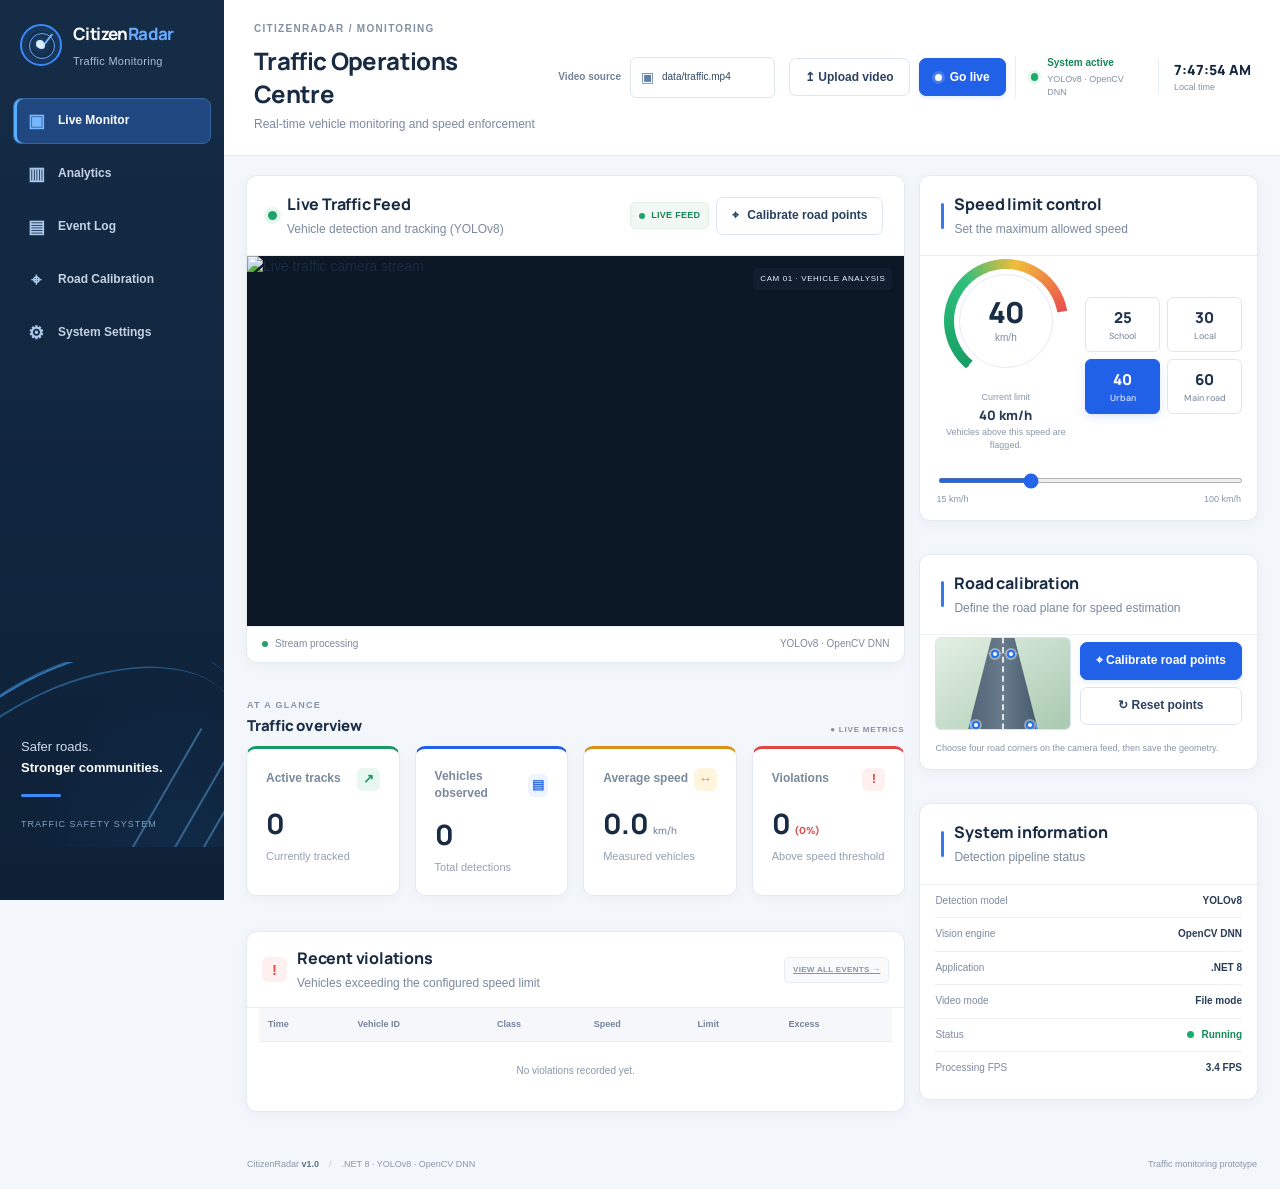
==== wwwroot/index.html @ 8d2440f8 "Add UI improvements and system modifications" ====
<!DOCTYPE html>
<html lang="en">
<head>
  <meta charset="UTF-8">
  <meta name="viewport" content="width=device-width, initial-scale=1.0">
  <title>CitizenRadar | Live Monitor</title>
  <link rel="stylesheet" href="app.css">
</head>
<body>
  <aside class="app-sidebar">
    <a class="brand" href="index.html">
      <span class="brand-mark"><span></span><i></i></span>
      <span class="brand-copy">
        <strong>Citizen<span>Radar</span></strong>
        <small>Traffic Monitoring</small>
      </span>
    </a>

    <nav class="side-nav">
      <a class="nav-item active" href="index.html">
        <span class="nav-icon">▣</span><span>Live Monitor</span>
      </a>
      <a class="nav-item" href="analytics.html">
        <span class="nav-icon">▥</span><span>Analytics</span>
      </a>
      <a class="nav-item" href="events.html">
        <span class="nav-icon">▤</span><span>Event Log</span>
      </a>
      <a class="nav-item" href="calibration.html">
        <span class="nav-icon">⌖</span><span>Road Calibration</span>
      </a>
      <a class="nav-item" href="settings.html">
        <span class="nav-icon">⚙</span><span>System Settings</span>
      </a>
    </nav>

    <div class="sidebar-bottom">
      <div class="road-art" aria-hidden="true">
        <span></span><span></span><span></span>
      </div>
      <p>Safer roads.<br><strong>Stronger communities.</strong></p>
      <span class="sidebar-rule"></span>
      <small>TRAFFIC SAFETY SYSTEM</small>
    </div>
  </aside>

  <div class="app-shell">
    <header class="topbar">
      <div class="page-heading">
        <p class="eyebrow">CITIZENRADAR / MONITORING</p>
        <h1>Traffic Operations Centre</h1>
        <p>Real-time vehicle monitoring and speed enforcement</p>
      </div>

      <div class="topbar-actions">
        <div class="source-control">
          <label>Video source</label>
          <div class="source-mode-indicator" id="source-mode">
            <span class="source-icon" id="source-icon">▣</span>
            <span class="source-label" id="source-label">data/traffic.mp4</span>
          </div>
        </div>

        <button id="btn-upload" class="btn btn-outline" type="button">
          ↥ Upload video
        </button>
        <input type="file" id="file-input"
               accept=".mp4,.avi,.mkv,.mov,.webm" hidden>

        <button id="btn-go-live" class="btn btn-primary" type="button">
          <span class="live-dot-btn"></span> Go live
        </button>

        <div class="system-state">
          <span class="state-dot"></span>
          <span>
            <strong id="status-label">System active</strong>
            <small>YOLOv8 · OpenCV DNN</small>
          </span>
        </div>

        <div class="clock-block">
          <strong id="live-clock">--:--:--</strong>
          <small>Local time</small>
        </div>
      </div>

      <div class="status-pill active" id="status-pill" aria-hidden="true">
        <span class="status-dot"></span>System active
      </div>
    </header>

    <div class="calib-warning-banner" id="calib-warning-banner"
         style="display:none;">
      <span class="calib-warning-icon">!</span>
      <span class="calib-warning-text">
        <strong>Video source changed.</strong>
        Road calibration may be inaccurate for this camera angle.
      </span>
      <button class="btn btn-ghost" id="calib-warning-dismiss"
              type="button">×</button>
    </div>

    <main class="dashboard-grid">
      <section class="main-column" id="monitor">
        <section class="card video-card">
          <div class="card-header video-header">
            <div class="card-title-group">
              <span class="feed-state-dot"></span>
              <div>
                <h2>Live Traffic Feed</h2>
                <p>Vehicle detection and tracking (YOLOv8)</p>
              </div>
            </div>

            <div class="controls-group">
              <span class="feed-chip">
                <span class="feed-chip-dot"></span>LIVE FEED
              </span>
              <button id="btn-toggle-calib" class="btn btn-secondary"
                      type="button">
                ⌖ <span id="btn-calib-text">Calibrate road points</span>
              </button>
              <button id="btn-reset-calib" class="btn btn-ghost"
                      type="button" style="display:none;">
                Reset points
              </button>
            </div>
          </div>

          <div class="video-container" id="video-wrapper">
            <img id="live-stream" src="/api/stream"
                 alt="Live traffic camera stream">
            <canvas id="calibration-canvas"></canvas>

            <div class="drop-overlay" id="drop-overlay">
              <div class="drop-overlay-content">
                <span class="drop-icon">↑</span>
                <span class="drop-text">Drop video file here</span>
                <small>MP4, AVI, MKV, MOV or WEBM</small>
              </div>
            </div>

            <div class="live-badge" id="live-badge" style="display:none;">
              <span class="live-rec-dot"></span> LIVE
            </div>

            <div id="calibration-banner"
                 class="calibration-overlay-banner" style="display:none;">
              <div class="step-guide">
                <span class="badge" id="calib-step-num">Step 1</span>
                <span id="calib-instruction">
                  Click Top-Left corner of the road
                </span>
              </div>
              <div class="points-progress">
                <span class="pt-indicator" id="pt-ind-1">P1</span>
                <span class="pt-indicator" id="pt-ind-2">P2</span>
                <span class="pt-indicator" id="pt-ind-3">P3</span>
                <span class="pt-indicator" id="pt-ind-4">P4</span>
              </div>
            </div>

            <div class="video-corner-label">
              CAM 01 · VEHICLE ANALYSIS
            </div>
          </div>

          <div class="video-caption">
            <span class="caption-dot"></span>
            <span>Stream processing</span>
            <span class="caption-spacer"></span>
            <span>YOLOv8 · OpenCV DNN</span>
          </div>

          <div id="calibration-controls" class="calibration-form"
               style="display:none;">
            <div class="form-intro">
              <strong>Road geometry</strong>
              <small>Enter real-world dimensions to calculate speed.</small>
            </div>
            <div class="form-group">
              <label for="input-road-width">Road width (m)</label>
              <input type="number" id="input-road-width"
                     value="10.0" step="0.5" min="2" max="50">
            </div>
            <div class="form-group">
              <label for="input-road-length">Road length (m)</label>
              <input type="number" id="input-road-length"
                     value="50.0" step="1" min="5" max="200">
            </div>
            <button id="btn-save-calib" class="btn btn-primary"
                    type="button" disabled>
              Save road geometry
            </button>
          </div>
        </section>

        <section class="metrics-section" id="overview">
          <div class="section-heading">
            <div>
              <p class="eyebrow">AT A GLANCE</p>
              <h2>Traffic overview</h2>
            </div>
            <span class="updated-label">● LIVE METRICS</span>
          </div>

          <div class="metrics-grid">
            <div class="metric-card metric-green">
              <div class="metric-top">
                <span class="metric-label">Active tracks</span>
                <span class="metric-symbol">↗</span>
              </div>
              <div class="metric-value" id="stat-active">0</div>
              <div class="metric-foot">Currently tracked</div>
            </div>

            <div class="metric-card metric-blue">
              <div class="metric-top">
                <span class="metric-label">Vehicles observed</span>
                <span class="metric-symbol">▤</span>
              </div>
              <div class="metric-value" id="stat-total">0</div>
              <div class="metric-foot">Total detections</div>
            </div>

            <div class="metric-card metric-amber">
              <div class="metric-top">
                <span class="metric-label">Average speed</span>
                <span class="metric-symbol">↔</span>
              </div>
              <div class="metric-value" id="stat-avg">
                0.0 <span class="unit">km/h</span>
              </div>
              <div class="metric-foot">Measured vehicles</div>
            </div>

            <div class="metric-card metric-red">
              <div class="metric-top">
                <span class="metric-label">Violations</span>
                <span class="metric-symbol">!</span>
              </div>
              <div class="metric-value" id="stat-violations">
                0 <span class="sub" id="stat-violation-pct">(0%)</span>
              </div>
              <div class="metric-foot">Above speed threshold</div>
            </div>
          </div>
        </section>

        <section class="card violations-card" id="violations">
          <div class="card-header">
            <div class="card-title-group">
              <span class="alert-mark">!</span>
              <div>
                <h2>Recent violations</h2>
                <p>Vehicles exceeding the configured speed limit</p>
              </div>
            </div>
            <a class="live-tag" href="events.html">VIEW ALL EVENTS →</a>
          </div>

          <div class="table-container">
            <table class="violations-table">
              <thead>
                <tr>
                  <th>Time</th><th>Vehicle ID</th><th>Class</th>
                  <th>Speed</th><th>Limit</th><th>Excess</th>
                </tr>
              </thead>
              <tbody id="violations-tbody">
                <tr class="empty-row">
                  <td colspan="6">No violations recorded yet.</td>
                </tr>
              </tbody>
            </table>
          </div>
        </section>
      </section>

      <aside class="sidebar-section">
        <section class="card speed-limit-card">
          <div class="card-header compact-header">
            <div class="card-title-group">
              <span class="section-mark blue-mark"></span>
              <div>
                <h2>Speed limit control</h2>
                <p>Set the maximum allowed speed</p>
              </div>
            </div>
          </div>

          <div class="speed-layout">
            <div class="speed-limit-summary">
              <div class="speed-gauge">
                <div class="gauge-inner">
                  <span class="speed-sign-inner" id="display-limit">40</span>
                  <span class="speed-sign-unit">km/h</span>
                </div>
              </div>
              <div class="limit-description">
                <span class="limit-label">Current limit</span>
                <strong><span id="limit-summary-value">40</span> km/h</strong>
                <span class="limit-help">Vehicles above this speed are flagged.</span>
              </div>
            </div>

            <div class="preset-buttons">
              <button class="preset-btn" data-speed="25" type="button">25 <span>School</span></button>
              <button class="preset-btn" data-speed="30" type="button">30 <span>Local</span></button>
              <button class="preset-btn active" data-speed="40" type="button">40 <span>Urban</span></button>
              <button class="preset-btn" data-speed="60" type="button">60 <span>Main road</span></button>
            </div>
          </div>

          <div class="slider-row">
            <input type="range" id="slider-speed-limit"
                   min="15" max="100" value="40" step="5">
            <div class="range-labels">
              <span>15 km/h</span><span>100 km/h</span>
            </div>
          </div>
        </section>

        <section class="card road-card">
          <div class="card-header compact-header">
            <div class="card-title-group">
              <span class="section-mark blue-mark"></span>
              <div>
                <h2>Road calibration</h2>
                <p>Define the road plane for speed estimation</p>
              </div>
            </div>
          </div>
          <div class="calibration-summary">
            <div class="calibration-preview" aria-hidden="true">
              <div class="preview-road">
                <span class="road-line"></span>
                <i class="point p1"></i><i class="point p2"></i>
                <i class="point p3"></i><i class="point p4"></i>
              </div>
            </div>
            <div class="calibration-actions">
              <a class="btn btn-primary btn-full" href="calibration.html">
                ⌖ Calibrate road points
              </a>
              <button class="btn btn-outline btn-full"
                      type="button" id="sidebar-reset-calib">
                ↻ Reset points
              </button>
            </div>
          </div>
          <p class="calibration-note">
            Choose four road corners on the camera feed, then save the geometry.
          </p>
        </section>

        <section class="card system-card">
          <div class="card-header compact-header">
            <div class="card-title-group">
              <span class="section-mark blue-mark"></span>
              <div>
                <h2>System information</h2>
                <p>Detection pipeline status</p>
              </div>
            </div>
          </div>
          <dl class="system-list">
            <div><dt>Detection model</dt><dd>YOLOv8</dd></div>
            <div><dt>Vision engine</dt><dd>OpenCV DNN</dd></div>
            <div><dt>Application</dt><dd>.NET 8</dd></div>
            <div><dt>Video mode</dt><dd id="footer-source">File mode</dd></div>
            <div><dt>Status</dt><dd class="running"><span></span> Running</dd></div>
            <div><dt>Processing FPS</dt><dd><span id="stat-fps">3.4</span> FPS</dd></div>
          </dl>
        </section>
      </aside>
    </main>

    <footer class="app-footer">
      <span>CitizenRadar <strong>v1.0</strong></span>
      <span class="footer-sep">/</span>
      <span>.NET 8 · YOLOv8 · OpenCV DNN</span>
      <span class="footer-spacer"></span>
      <span>Traffic monitoring prototype</span>
    </footer>

    <div class="toast-container" id="toast-container"></div>
  </div>

  <script src="app.js"></script>
  <script>
    document.getElementById('sidebar-reset-calib')?.addEventListener('click', () => {
      document.getElementById('btn-reset-calib')?.click();
    });
  </script>
</body>
</html>
---- wwwroot/app.css ----
@import url('https://fonts.googleapis.com/css2?family=DM+Sans:wght@400;500;600;700&family=Manrope:wght@400;500;600;700;800&display=swap');

:root {
  --navy: #142943;
  --navy-2: #0d2037;
  --blue: #2161e8;
  --blue-dark: #174bc0;
  --blue-soft: #eaf1ff;
  --ink: #17263c;
  --muted: #728198;
  --line: #e3e9f1;
  --canvas: #f3f6fa;
  --white: #fff;
  --green: #159b63;
  --green-soft: #e8f7ef;
  --amber: #d99013;
  --amber-soft: #fff5df;
  --red: #e34a4a;
  --red-soft: #fff0f0;
  --shadow: 0 2px 10px rgba(24,49,82,.045);
}

* { box-sizing: border-box; }
html { scroll-behavior: smooth; }

body {
  margin: 0;
  background: var(--canvas);
  color: var(--ink);
  font-family: 'DM Sans', Arial, sans-serif;
  font-size: 13px;
  line-height: 1.45;
}

button, input { font: inherit; }
button { cursor: pointer; }

/* SIDEBAR */
.app-sidebar {
  position: fixed;
  inset: 0 auto 0 0;
  width: 224px;
  background: linear-gradient(180deg,#142a45 0%,#10243c 68%,#0d2037 100%);
  color: #dbe7f7;
  display: flex;
  flex-direction: column;
  padding: 24px 14px 18px;
  z-index: 10;
  overflow: hidden;
}

.brand {
  display: flex;
  align-items: center;
  gap: 11px;
  padding: 0 8px 31px;
  text-decoration: none;
  color: #fff;
}

.brand-mark {
  width: 42px;
  height: 42px;
  display: grid;
  place-items: center;
  border-radius: 50%;
  border: 2px solid #3d8bfa;
  position: relative;
  box-shadow: inset 0 0 0 5px rgba(49,132,241,.12);
}

.brand-mark:before,
.brand-mark:after {
  content: "";
  position: absolute;
  border: 1px solid rgba(89,166,255,.7);
  border-radius: 50%;
  inset: 7px;
}

.brand-mark:after {
  inset: 14px;
  background: #4c9dff;
  border: 0;
  box-shadow: 0 0 14px #358aff;
}

.brand-mark span {
  position: absolute;
  width: 2px;
  height: 15px;
  background: #75b9ff;
  top: 5px;
  left: 20px;
  transform: rotate(38deg);
  transform-origin: bottom;
}

.brand-mark i {
  position: absolute;
  width: 7px;
  height: 7px;
  background: #d9edff;
  border-radius: 50%;
  z-index: 2;
}

.brand-copy {
  display: flex;
  flex-direction: column;
  line-height: 1.2;
}

.brand-copy strong {
  font: 800 17px Manrope, sans-serif;
  letter-spacing: -.6px;
}

.brand-copy strong span { color: #62a5ff; }

.brand-copy small {
  font-size: 10px;
  color: #9fb4cd;
  margin-top: 5px;
  letter-spacing: .3px;
}

.side-nav { display: grid; gap: 7px; }

.nav-item {
  display: flex;
  align-items: center;
  gap: 13px;
  min-height: 46px;
  padding: 0 13px;
  border-radius: 8px;
  color: #bdcce0;
  text-decoration: none;
  font-size: 12px;
  font-weight: 600;
  border: 1px solid transparent;
  transition: background .18s, color .18s;
}

.nav-item:hover {
  background: rgba(255,255,255,.07);
  color: #fff;
}

.nav-item.active {
  color: #fff;
  background: linear-gradient(100deg,#214d91,#1b3e75);
  border-color: rgba(91,156,255,.18);
  box-shadow: inset 3px 0 #5ab3ff;
}

.nav-icon {
  width: 19px;
  text-align: center;
  font-size: 19px;
  color: #9cb8dd;
}

.nav-item.active .nav-icon { color: #76b8ff; }

.sidebar-bottom {
  margin-top: auto;
  position: relative;
  min-height: 235px;
  padding: 100px 8px 0;
  isolation: isolate;
}

/* UPDATED ROAD ILLUSTRATION */
.road-art {
  position: absolute;
  inset: 0 -14px 45px;
  z-index: -1;
  overflow: hidden;
  opacity: 1;
  background: radial-gradient(
    ellipse at 80% 110%,
    rgba(22,65,111,.30),
    transparent 65%
  );
}

/* Main sweeping curved road line */
.road-art:before {
  content: "";
  position: absolute;
  width: 370px;
  height: 190px;
  left: -92px;
  bottom: 12px;
  border: 0;
  border-top: 2px solid #2869a5;
  border-radius: 50%;
  transform: rotate(-23deg);
  box-shadow:
    0 -10px 0 -9px rgba(43,105,158,.8),
    0 -23px 0 -22px rgba(43,105,158,.45);
}

/* Secondary curve */
.road-art:after {
  content: "";
  position: absolute;
  width: 350px;
  height: 170px;
  left: -65px;
  bottom: -5px;
  border-top: 1px solid rgba(47,113,169,.55);
  border-radius: 50%;
  transform: rotate(-24deg);
}

/* Diagonal road lane markings */
.road-art span {
  position: absolute;
  width: 2px;
  height: 165px;
  bottom: -38px;
  left: 66%;
  background: linear-gradient(
    to bottom,
    rgba(91,143,184,.65),
    rgba(40,91,139,.12)
  );
  transform: rotate(30deg);
  opacity: .9;
}

.road-art span:nth-child(2) {
  left: 83%;
  height: 190px;
  bottom: -52px;
}

.road-art span:nth-child(3) {
  left: 100%;
  height: 160px;
  bottom: -40px;
}

.sidebar-bottom p {
  font-size: 13px;
  line-height: 1.55;
  color: #c5d5e9;
  margin: 0 0 14px;
}

.sidebar-bottom p strong {
  color: #fff;
  font-weight: 700;
}

.sidebar-rule {
  display: block;
  width: 42px;
  height: 3px;
  background: #398aff;
  border-radius: 5px;
  margin-bottom: 12px;
}

.sidebar-bottom small {
  font-size: 8px;
  letter-spacing: 1.2px;
  color: #7895b8;
}

/* MAIN HEADER */
.app-shell {
  margin-left: 224px;
  min-width: 0;
}

.topbar {
  min-height: 102px;
  background: #fff;
  border-bottom: 1px solid var(--line);
  padding: 20px 25px;
  display: flex;
  align-items: center;
  justify-content: space-between;
  gap: 20px;
  position: relative;
}

.page-heading .eyebrow,
.eyebrow {
  margin: 0 0 5px;
  color: #8492a7;
  font-size: 9px;
  font-weight: 700;
  letter-spacing: 1.25px;
}

.page-heading h1 {
  font: 800 21px Manrope, sans-serif;
  letter-spacing: -.65px;
  margin: 0 0 4px;
  color: #14263e;
}

.page-heading > p:last-child {
  color: #7b899d;
  font-size: 11px;
  margin: 0;
}

.topbar-actions {
  display: flex;
  align-items: center;
  justify-content: flex-end;
  gap: 9px;
}

.source-control {
  display: flex;
  align-items: center;
  gap: 9px;
  padding-right: 5px;
}

.source-control label {
  font-size: 10px;
  color: #728198;
  font-weight: 700;
  white-space: nowrap;
}

.source-mode-indicator {
  display: flex;
  align-items: center;
  gap: 8px;
  border: 1px solid #dce4ee;
  border-radius: 6px;
  padding: 9px 10px;
  min-width: 145px;
  max-width: 190px;
  background: #fff;
}

.source-icon { color: #5e7ea7; }

.source-label {
  font-size: 10px;
  color: #334963;
  white-space: nowrap;
  overflow: hidden;
  text-overflow: ellipsis;
}

.btn {
  display: inline-flex;
  align-items: center;
  justify-content: center;
  gap: 7px;
  border-radius: 6px;
  padding: 9px 12px;
  border: 1px solid transparent;
  font-size: 11px;
  font-weight: 700;
  white-space: nowrap;
  transition: background .15s, border-color .15s, transform .15s;
}

.btn:active { transform: translateY(1px); }

.btn-primary {
  background: var(--blue);
  color: #fff;
  border-color: var(--blue);
  box-shadow: 0 2px 5px rgba(33,97,232,.13);
}

.btn-primary:hover { background: var(--blue-dark); }

.btn-outline,
.btn-secondary {
  background: #fff;
  border-color: #dce4ee;
  color: #29415e;
}

.btn-outline:hover,
.btn-secondary:hover {
  background: #f4f7fc;
  border-color: #b8c9e0;
}

.btn-ghost {
  background: #f8fafc;
  border-color: #e4eaf2;
  color: #56677f;
}

.btn-icon { font-size: 15px; line-height: 1; }

.live-dot-btn {
  width: 7px;
  height: 7px;
  border-radius: 50%;
  background: #fff;
  box-shadow: 0 0 0 3px rgba(255,255,255,.17);
}

.system-state {
  display: flex;
  align-items: center;
  gap: 9px;
  padding: 0 10px 0 15px;
  border-left: 1px solid #e7edf4;
  min-width: 130px;
}

.state-dot,
.updated-label span,
.running span {
  display: inline-block;
  width: 8px;
  height: 8px;
  border-radius: 50%;
  background: #19ad6c;
  box-shadow: 0 0 0 3px #e4f7ed;
}

.system-state span:last-child {
  display: flex;
  flex-direction: column;
}

.system-state strong { font-size: 10px; color: #178657; }
.system-state small { font-size: 9px; color: #8390a3; margin-top: 2px; }

.clock-block {
  border-left: 1px solid #e7edf4;
  padding-left: 15px;
  display: flex;
  flex-direction: column;
  min-width: 92px;
}

.clock-block strong {
  font: 800 14px Manrope, sans-serif;
  color: #152740;
  white-space: nowrap;
}

.clock-block small { font-size: 9px; color: #8290a4; margin-top: 2px; }
#status-pill { display: none; }

/* DASHBOARD LAYOUT */
.dashboard-grid {
  padding: 19px 22px 12px;
  display: grid;
  grid-template-columns: minmax(0,1.85fr) minmax(310px,.95fr);
  align-items: start;
  gap: 14px;
  max-width: 1800px;
  margin: 0 auto;
}

.main-column,
.sidebar-section {
  display: grid;
  gap: 13px;
  min-width: 0;
}

.card {
  background: #fff;
  border: 1px solid #e4eaf2;
  border-radius: 9px;
  box-shadow: var(--shadow);
  min-width: 0;
  overflow: hidden;
}

.card-header {
  display: flex;
  align-items: center;
  justify-content: space-between;
  gap: 12px;
  padding: 15px 16px;
  border-bottom: 1px solid #edf1f6;
}

.card-title-group {
  display: flex;
  align-items: center;
  gap: 10px;
  min-width: 0;
}

.card-title-group h2,
.section-heading h2 {
  margin: 0;
  color: #1c2e47;
  font: 800 13px Manrope, sans-serif;
  letter-spacing: -.2px;
}

.card-title-group p { margin: 3px 0 0; color: #7b899d; font-size: 10px; }
.muted { color: #9aa5b5; }
.feed-state-dot { width: 9px; height: 9px; border-radius: 50%; background: #20a36b; box-shadow: 0 0 0 4px #e6f7ef; flex: 0 0 auto; }

.controls-group { display: flex; align-items: center; gap: 7px; }

.feed-chip,
.live-tag {
  display: inline-flex;
  align-items: center;
  gap: 6px;
  background: #f1f8f4;
  color: #188557;
  border: 1px solid #e0f1e6;
  border-radius: 5px;
  padding: 6px 8px;
  font-size: 9px;
  font-weight: 800;
  letter-spacing: .3px;
  white-space: nowrap;
}

.feed-chip-dot,
.live-tag span { width: 6px; height: 6px; border-radius: 50%; background: #20a36b; }

/* VIDEO FEED */
.video-container {
  position: relative;
  width: 100%;
  aspect-ratio: 16 / 9;
  min-height: 230px;
  max-height: 600px;
  background: #0c1725;
  overflow: hidden;
}

#live-stream {
  display: block;
  width: 100%;
  height: 100%;
  object-fit: contain;
  background: #0c1725;
}

#calibration-canvas {
  position: absolute;
  inset: 0;
  width: 100%;
  height: 100%;
  z-index: 3;
  pointer-events: none;
}

.video-container.calibrating #calibration-canvas {
  pointer-events: auto;
  cursor: crosshair;
}

.drop-overlay {
  position: absolute;
  inset: 0;
  display: none;
  align-items: center;
  justify-content: center;
  background: rgba(17,39,67,.78);
  border: 2px dashed #74aaff;
  z-index: 5;
  color: white;
}

.drop-overlay.dragover,
.video-container.dragover .drop-overlay { display: flex; }

.drop-overlay-content {
  display: flex;
  align-items: center;
  flex-direction: column;
  gap: 8px;
  font-weight: 700;
}

.drop-icon {
  width: 42px;
  height: 42px;
  border: 1px solid rgba(255,255,255,.45);
  border-radius: 50%;
  display: grid;
  place-items: center;
  font-size: 26px;
}

.drop-text { font-size: 14px; }
.drop-overlay small { font-size: 10px; color: #c2d8f3; font-weight: 400; }

.live-badge {
  position: absolute;
  top: 12px;
  left: 12px;
  background: rgba(24,38,57,.88);
  color: #fff;
  border-radius: 4px;
  padding: 5px 8px;
  font-size: 9px;
  font-weight: 800;
  letter-spacing: .7px;
  z-index: 4;
}

.live-rec-dot {
  display: inline-block;
  width: 6px;
  height: 6px;
  border-radius: 50%;
  background: #ed5252;
  margin-right: 4px;
}

.video-corner-label {
  position: absolute;
  top: 12px;
  right: 12px;
  background: rgba(17,33,52,.78);
  color: #e9f1fc;
  padding: 5px 7px;
  border-radius: 4px;
  font-size: 8px;
  letter-spacing: .6px;
  z-index: 2;
  pointer-events: none;
}

.video-corner-label span { color: #78b2ff; }

.video-caption {
  display: flex;
  align-items: center;
  gap: 7px;
  padding: 10px 15px;
  border-top: 1px solid #edf1f6;
  color: #7c899b;
  font-size: 10px;
}

.caption-dot { width: 6px; height: 6px; border-radius: 50%; background: #20a36b; }
.caption-spacer, .footer-spacer { flex: 1; }

/* CALIBRATION */
.calibration-overlay-banner {
  position: absolute;
  left: 12px;
  right: 12px;
  bottom: 12px;
  z-index: 6;
  display: flex;
  align-items: center;
  justify-content: space-between;
  gap: 10px;
  background: rgba(13,30,51,.93);
  border: 1px solid rgba(128,177,239,.5);
  border-radius: 7px;
  padding: 10px 12px;
  color: #fff;
}

.step-guide { display: flex; align-items: center; gap: 10px; font-size: 11px; }
.badge { background: #2467e9; border-radius: 4px; padding: 4px 7px; font-size: 10px; font-weight: 800; }
.points-progress { display: flex; gap: 5px; }

.pt-indicator {
  border: 1px solid #58708d;
  color: #b8c8dc;
  border-radius: 4px;
  padding: 4px 7px;
  font-size: 9px;
}

.pt-indicator.active,
.pt-indicator.done { background: #eaf2ff; color: #1c5bd1; border-color: #eaf2ff; }

.calibration-form {
  display: flex;
  align-items: end;
  gap: 10px;
  padding: 13px 15px;
  border-top: 1px solid #edf1f6;
  flex-wrap: wrap;
}

.form-intro { display: flex; flex-direction: column; gap: 3px; margin-right: auto; }
.form-intro strong { font-size: 11px; }
.form-intro small { font-size: 9px; color: #7c899b; }
.form-group { display: flex; flex-direction: column; gap: 5px; min-width: 0; }
.form-group label { font-size: 10px; color: #6f7f94; font-weight: 600; }

.form-group input {
  width: 110px;
  max-width: 100%;
  border: 1px solid #dce4ee;
  border-radius: 5px;
  padding: 8px 9px;
  color: #1d3048;
  background: #fff;
  outline: none;
}

.form-group input:focus { border-color: #6c9bf7; box-shadow: 0 0 0 3px #eaf1ff; }
#btn-save-calib:disabled { opacity: .45; cursor: not-allowed; }

/* TRAFFIC METRICS */
.metrics-section { min-width: 0; }

.section-heading {
  display: flex;
  align-items: end;
  justify-content: space-between;
  margin: 3px 1px 10px;
}

.section-heading .eyebrow { margin-bottom: 3px; }
.section-heading h2 { font-size: 15px; }

.updated-label {
  display: flex;
  align-items: center;
  gap: 6px;
  color: #8290a3;
  font-size: 8px;
  font-weight: 800;
  letter-spacing: .8px;
}

.updated-label span { width: 6px; height: 6px; box-shadow: none; }

.metrics-grid {
  display: grid;
  grid-template-columns: repeat(4,minmax(0,1fr));
  gap: 9px;
}

.metric-card {
  border: 1px solid #e2e8f0;
  border-top: 3px solid #c9d5e5;
  background: #fff;
  border-radius: 8px;
  padding: 12px 12px 11px;
  min-width: 0;
}

.metric-green { border-top-color: #21a66d; }
.metric-blue { border-top-color: #3679ed; }
.metric-amber { border-top-color: #e3a329; }
.metric-red { border-top-color: #e84e4e; }

.metric-top { display: flex; align-items: center; justify-content: space-between; gap: 4px; }
.metric-label { color: #718096; font-size: 10px; font-weight: 600; }

.metric-symbol {
  width: 23px;
  height: 23px;
  border-radius: 6px;
  display: grid;
  place-items: center;
  background: #edf3ff;
  color: #2e6bdc;
  font-weight: 800;
  font-size: 13px;
}

.metric-green .metric-symbol { background: var(--green-soft); color: var(--green); }
.metric-amber .metric-symbol { background: var(--amber-soft); color: var(--amber); }
.metric-red .metric-symbol { background: var(--red-soft); color: var(--red); }

.metric-value {
  font: 800 24px Manrope, sans-serif;
  letter-spacing: -.8px;
  color: #192b43;
  margin: 8px 0 4px;
  white-space: nowrap;
  overflow: hidden;
  text-overflow: ellipsis;
}

.metric-value .unit { font: 500 10px 'DM Sans', sans-serif; letter-spacing: 0; color: #7b899d; }
.metric-value .sub { font: 700 10px 'DM Sans', sans-serif; letter-spacing: 0; color: #d94a4a; }
.metric-foot { font-size: 9px; color: #91a0b2; white-space: nowrap; }

/* VIOLATION LOG */
.violations-card .card-header { padding: 13px 15px; }

.alert-mark {
  width: 25px;
  height: 25px;
  display: grid;
  place-items: center;
  background: #fff0f0;
  color: #df4b4b;
  border-radius: 6px;
  font-weight: 900;
  font-size: 15px;
}

.live-tag { background: #f8fafc; border-color: #e7edf4; color: #8794a6; font-size: 8px; }
.live-tag span { background: #e44c4c; }

.table-container { overflow: auto; padding: 0 12px 10px; }

.violations-table {
  width: 100%;
  border-collapse: collapse;
  min-width: 500px;
  text-align: left;
}

.violations-table th {
  background: #f5f7fb;
  color: #74839a;
  font-size: 9px;
  font-weight: 700;
  padding: 10px 9px;
  border-bottom: 1px solid #e7edf4;
  white-space: nowrap;
}

.violations-table td {
  padding: 10px 9px;
  border-bottom: 1px solid #edf1f6;
  color: #344760;
  font-size: 10px;
  white-space: nowrap;
}

.violations-table tbody tr:last-child td { border-bottom: 0; }
.violations-table tbody tr:hover { background: #f9fbfe; }
.violations-table .empty-row td { text-align: center; color: #8997a9; padding: 22px; }

/* SPEED LIMIT CONTROL */
.speed-limit-card,
.road-card,
.system-card { padding-bottom: 14px; }

.compact-header { padding: 14px 15px 12px; border-bottom: 0; }
.section-mark { display: block; width: 3px; height: 26px; background: #a9c3eb; border-radius: 3px; flex: 0 0 auto; }
.blue-mark { background: #3479ef; }

.speed-layout {
  display: grid;
  grid-template-columns: minmax(100px,.9fr) minmax(115px,1fr);
  gap: 9px;
  padding: 3px 15px 8px;
  align-items: center;
}

.speed-limit-summary { display: flex; align-items: center; flex-direction: column; gap: 8px; }

.speed-gauge {
  width: 124px;
  height: 124px;
  max-width: 100%;
  border-radius: 50%;
  display: grid;
  place-items: center;
  background: conic-gradient(from 220deg,#169f66 0deg,#2fbf7b 95deg,#f2bd3b 150deg,#e94f4f 220deg,transparent 221deg);
  position: relative;
}

.speed-gauge:before { content: ""; position: absolute; inset: 10px; border-radius: 50%; background: #fff; }

.gauge-inner {
  position: relative;
  display: flex;
  flex-direction: column;
  align-items: center;
  justify-content: center;
  width: 94px;
  height: 94px;
  border: 1px solid #e5ebf2;
  border-radius: 50%;
  background: #fff;
}

.speed-sign-inner { font: 800 29px Manrope, sans-serif; letter-spacing: -1px; color: #1a2d45; line-height: 1.05; }
.speed-sign-unit { font-size: 10px; color: #7e8ca0; margin-top: 3px; }

.limit-description { text-align: center; display: flex; flex-direction: column; gap: 2px; }
.limit-label { font-size: 9px; color: #8a97a9; }
.limit-description strong { font: 800 13px Manrope, sans-serif; color: #263a54; }
.limit-help { font-size: 9px; color: #8b98a9; max-width: 155px; }

.preset-buttons { display: grid; grid-template-columns: repeat(2,minmax(0,1fr)); gap: 7px; }

.preset-btn {
  display: flex;
  align-items: center;
  justify-content: center;
  flex-direction: column;
  gap: 2px;
  min-height: 55px;
  border: 1px solid #dfe6ef;
  border-radius: 6px;
  background: #fff;
  color: #20344f;
  font: 800 15px Manrope, sans-serif;
}

.preset-btn span { font: 500 9px 'DM Sans', sans-serif; color: #8592a5; }
.preset-btn:hover { border-color: #9cbaf5; background: #f7faff; }

.preset-btn.active {
  background: #2161e8;
  border-color: #2161e8;
  color: #fff;
  box-shadow: 0 3px 8px rgba(33,97,232,.16);
}

.preset-btn.active span { color: #dce8ff; }

.slider-row { padding: 8px 16px 0; }
#slider-speed-limit { width: 100%; accent-color: #2465e8; height: 5px; cursor: pointer; }
.range-labels { display: flex; justify-content: space-between; color: #8795a8; font-size: 9px; margin-top: 4px; }

/* ROAD CALIBRATION CARD */
.calibration-summary {
  display: grid;
  grid-template-columns: 1fr 1fr;
  gap: 9px;
  padding: 2px 15px 12px;
}

.calibration-preview {
  height: 93px;
  border: 1px solid #dbe5ef;
  border-radius: 6px;
  overflow: hidden;
  background: linear-gradient(145deg,#e4f0e5,#a9c9b0);
  position: relative;
}

.preview-road {
  position: absolute;
  inset: -10px 22%;
  background: linear-gradient(90deg,#4e6274,#697b8b 49%,#43586c);
  clip-path: polygon(38% 0,62% 0,100% 100%,0 100%);
}

.preview-road:before {
  content: "";
  position: absolute;
  top: 0;
  bottom: 0;
  left: 49%;
  border-left: 2px dashed rgba(255,255,255,.8);
}

.road-line { position: absolute; inset: 20% 8% 8%; border: 1.5px solid #64a3ff; transform: perspective(80px) rotateX(8deg); }

.point {
  position: absolute;
  width: 8px;
  height: 8px;
  background: #fff;
  border: 2px solid #2474ed;
  border-radius: 50%;
  box-shadow: 0 0 0 2px rgba(255,255,255,.4);
}

.p1 { top: 20%; left: 34%; }
.p2 { top: 20%; right: 34%; }
.p3 { bottom: 9%; left: 8%; }
.p4 { bottom: 9%; right: 8%; }

.calibration-actions { display: flex; flex-direction: column; gap: 7px; justify-content: center; }
.btn-full { width: 100%; padding: 9px 6px; font-size: 9px; }
.side-form { padding: 0 15px 10px; gap: 10px; flex-wrap: nowrap; }
.side-form .form-group { flex: 1; }
.side-form .form-group input { width: 100%; padding: 8px; }
.calibration-note { font-size: 9px; color: #8996a7; padding: 0 15px; margin: 0; }

/* SYSTEM INFORMATION */
.system-list { margin: 0; padding: 0 15px; }

.system-list > div {
  display: flex;
  align-items: center;
  justify-content: space-between;
  gap: 10px;
  padding: 9px 0;
  border-bottom: 1px solid #edf1f6;
}

.system-list > div:last-child { border-bottom: 0; }
.system-list dt { font-size: 10px; color: #7d8ba0; }
.system-list dd { margin: 0; font-size: 10px; font-weight: 700; color: #2a3d56; }
.system-list .running { display: flex; align-items: center; gap: 7px; color: #168b58; }
.running span { width: 7px; height: 7px; box-shadow: none; }

/* FOOTER AND WARNINGS */
.app-footer {
  display: flex;
  align-items: center;
  gap: 10px;
  padding: 14px 23px 18px;
  color: #8a97a8;
  font-size: 9px;
}

.app-footer strong { color: #5f7087; }
.footer-sep { color: #c2cbd7; }

.toast-container {
  position: fixed;
  right: 22px;
  bottom: 20px;
  z-index: 100;
  display: grid;
  gap: 8px;
}

.calib-warning-banner {
  margin: 12px 22px 0;
  display: flex;
  align-items: center;
  gap: 10px;
  background: #fff8e8;
  border: 1px solid #f3d99c;
  color: #75571a;
  border-radius: 7px;
  padding: 10px 12px;
  font-size: 11px;
}

.calib-warning-icon {
  display: grid;
  place-items: center;
  width: 20px;
  height: 20px;
  border-radius: 50%;
  background: #f2d58d;
  color: #77530b;
  font-weight: 800;
}

.calib-warning-text { flex: 1; }
.calib-warning-dismiss { padding: 3px 8px; }

/* LARGE SCREENS */
@media (min-width:1500px) {
  .dashboard-grid { grid-template-columns: minmax(0,1.9fr) minmax(350px,.9fr); padding: 22px 28px; gap: 17px; }
  .topbar { padding-left: 30px; padding-right: 30px; }
  .video-container { max-height: 660px; }
}

/* MEDIUM SCREENS */
@media (max-width:1250px) {
  .topbar { align-items: flex-start; flex-direction: column; gap: 13px; }
  .topbar-actions { width: 100%; justify-content: flex-start; flex-wrap: wrap; }
  .dashboard-grid { grid-template-columns: minmax(0,1.5fr) minmax(290px,1fr); }
  .system-state { margin-left: auto; }
  .source-control { padding: 0; }
  .speed-layout { grid-template-columns: 1fr; }
  .speed-limit-summary { flex-direction: row; justify-content: space-around; }
  .speed-gauge { width: 100px; height: 100px; }
  .gauge-inner { width: 76px; height: 76px; }
  .speed-sign-inner { font-size: 24px; }
  .limit-description { text-align: left; }
  .limit-help { max-width: 135px; }
}

/* TABLET */
@media (max-width:950px) {
  .app-sidebar { width: 74px; padding: 20px 9px; }
  .brand { justify-content: center; padding: 0 0 28px; }
  .brand-copy, .nav-item > span:last-child, .sidebar-bottom p, .sidebar-bottom small, .sidebar-rule { display: none; }
  .nav-item { justify-content: center; padding: 0; min-height: 45px; }
  .nav-icon { font-size: 20px; }
  .sidebar-bottom { min-height: 130px; padding: 0; }
  .app-shell { margin-left: 74px; }
  .dashboard-grid { grid-template-columns: 1fr; }
  .sidebar-section { grid-template-columns: repeat(2,minmax(0,1fr)); align-items: start; }
  .system-card { grid-column: 1 / -1; }
  .speed-layout { grid-template-columns: minmax(100px,.9fr) minmax(115px,1fr); }
  .speed-limit-summary { flex-direction: column; }
  .speed-gauge { width: 110px; height: 110px; }
  .gauge-inner { width: 82px; height: 82px; }
  .limit-description { text-align: center; }
  .calibration-summary { grid-template-columns: 1fr 1fr; }
}

/* MOBILE */
@media (max-width:620px) {
  .app-sidebar { width: 58px; padding: 15px 6px; }
  .brand-mark { width: 36px; height: 36px; }
  .nav-item { min-height: 42px; }
  .app-shell { margin-left: 58px; }
  .topbar { padding: 16px 13px; }
  .page-heading h1 { font-size: 18px; }
  .topbar-actions { gap: 7px; }
  .source-control { width: 100%; justify-content: space-between; }
  .source-mode-indicator { flex: 1; max-width: none; }
  .system-state { margin-left: 0; border-left: 0; padding-left: 0; }
  .clock-block { margin-left: auto; }
  .dashboard-grid { padding: 12px 10px; gap: 11px; }
  .card-header { align-items: flex-start; padding: 12px; }
  .video-header { flex-direction: column; }
  .controls-group { width: 100%; flex-wrap: wrap; }
  .video-container { min-height: 190px; aspect-ratio: 4 / 3; }
  .video-caption { padding: 9px 11px; }
  .metrics-grid { grid-template-columns: repeat(2,minmax(0,1fr)); }
  .metric-value { font-size: 23px; }
  .sidebar-section { grid-template-columns: 1fr; }
  .system-card { grid-column: auto; }
  .speed-layout { grid-template-columns: minmax(100px,.8fr) minmax(110px,1fr); }
  .speed-limit-summary { flex-direction: column; }
  .speed-gauge { width: 100px; height: 100px; }
  .gauge-inner { width: 75px; height: 75px; }
  .calibration-summary { grid-template-columns: 1fr 1fr; }
  .app-footer { padding: 12px; flex-wrap: wrap; }
  .calibration-form { align-items: stretch; }
  .form-intro { flex-basis: 100%; }
  .form-group { flex: 1; }
  .form-group input { width: 100%; }
  .calibration-overlay-banner { left: 6px; right: 6px; bottom: 6px; align-items: flex-start; flex-direction: column; }
  .points-progress { flex-wrap: wrap; }
  .violations-table th, .violations-table td { padding: 9px 7px; }
}

/* ACCESSIBILITY */
@media (prefers-reduced-motion:reduce) {
  *, *::before, *::after {
    animation-duration: .01ms !important;
    animation-iteration-count: 1 !important;
    transition-duration: .01ms !important;
    scroll-behavior: auto !important;
  }
}


/* =========================================
   CITIZENRADAR - SHARED PAGE STYLING
   Applies to Analytics, Event Log, Calibration
   and System Settings.
========================================= */

:root {
  --cr-navy: #142943;
  --cr-blue: #2161e8;
  --cr-bg: #f3f6fa;
  --cr-text: #192b43;
  --cr-muted: #7a899d;
  --cr-border: #e3eaf2;
  --cr-green: #159b63;
  --cr-red: #df4545;
  --cr-amber: #d99118;
}

* {
  box-sizing: border-box;
}

body {
  margin: 0;
  background: var(--cr-bg);
  color: var(--cr-text);
  font-family: "Segoe UI", Arial, sans-serif;
  font-size: 14px;
}

/* Sidebar */

.app-sidebar {
  position: fixed;
  top: 0;
  bottom: 0;
  left: 0;
  width: 224px;
  padding: 22px 13px 18px;
  display: flex;
  flex-direction: column;
  overflow: hidden;
  background: linear-gradient(180deg, #152c47, #0d2036);
  color: #fff;
  z-index: 100;
}

.brand {
  display: flex;
  align-items: center;
  gap: 11px;
  padding: 0 7px 30px;
  color: #fff;
  text-decoration: none;
}

.brand-mark {
  width: 42px;
  height: 42px;
  flex-shrink: 0;
  border: 2px solid #398bfa;
  border-radius: 50%;
  display: grid;
  place-items: center;
  position: relative;
}

.brand-mark::before {
  content: "";
  width: 24px;
  height: 24px;
  border: 1px solid #66aaff;
  border-radius: 50%;
}

.brand-mark::after {
  content: "";
  position: absolute;
  width: 8px;
  height: 8px;
  border-radius: 50%;
  background: #dceeff;
  box-shadow: 0 0 12px #398bfa;
}

.brand-copy {
  display: flex;
  flex-direction: column;
  gap: 5px;
}

.brand-copy strong {
  font-size: 17px;
  font-weight: 750;
  white-space: nowrap;
}

.brand-copy strong span {
  color: #67aaff;
}

.brand-copy small {
  color: #a9bdd5;
  font-size: 11px;
}

.side-nav {
  display: flex;
  flex-direction: column;
  gap: 7px;
}

.nav-item {
  min-height: 46px;
  padding: 0 12px;
  display: flex;
  align-items: center;
  gap: 12px;
  border: 1px solid transparent;
  border-radius: 8px;
  color: #c4d2e4;
  text-decoration: none;
  font-size: 12px;
  font-weight: 600;
  transition: background 0.2s, color 0.2s;
}

.nav-item:hover {
  background: #ffffff12;
  color: #fff;
}

.nav-item.active {
  color: #fff;
  background: #20477f;
  border-color: #3666a1;
  box-shadow: inset 3px 0 #57adff;
}

.nav-icon {
  width: 20px;
  text-align: center;
  font-size: 18px;
  color: #a9c7eb;
}

.sidebar-bottom {
  position: relative;
  margin-top: auto;
  padding: 75px 8px 0;
  min-height: 220px;
  isolation: isolate;
}

.sidebar-bottom p {
  color: #d1deed;
  font-size: 13px;
  line-height: 1.6;
}

.sidebar-bottom p strong {
  color: white;
}

.sidebar-rule {
  display: block;
  width: 40px;
  height: 3px;
  background: #398bfa;
  margin: 15px 0;
}

.sidebar-bottom small {
  color: #829fbe;
  font-size: 9px;
  letter-spacing: 1px;
}

.road-art {
  position: absolute;
  inset: 0 -15px 35px;
  z-index: -1;
  overflow: hidden;
  pointer-events: none;
}

.road-art::before,
.road-art::after {
  content: "";
  position: absolute;
  width: 340px;
  height: 180px;
  left: -90px;
  bottom: 0;
  border-top: 2px solid #3276b5;
  border-radius: 50%;
  transform: rotate(-25deg);
}

.road-art::after {
  bottom: -20px;
  border-color: #245886;
}

.road-art span {
  position: absolute;
  width: 2px;
  height: 170px;
  bottom: -40px;
  left: 70%;
  background: #396b97;
  transform: rotate(30deg);
}

.road-art span:nth-child(2) {
  left: 88%;
}

/* Main layout */

.app-shell {
  min-height: 100vh;
  margin-left: 224px;
}

.topbar {
  min-height: 106px;
  padding: 22px 30px;
  background: #fff;
  border-bottom: 1px solid var(--cr-border);
  display: flex;
  align-items: center;
  justify-content: space-between;
  gap: 20px;
}

.page-heading .eyebrow {
  margin: 0 0 7px;
  color: #8190a5;
  font-size: 10px;
  font-weight: 700;
  letter-spacing: 1.3px;
}

.page-heading h1 {
  margin: 0 0 6px;
  color: var(--cr-text);
  font-size: 24px;
  font-weight: 750;
}

.page-heading p:last-child {
  margin: 0;
  color: var(--cr-muted);
  font-size: 12px;
}

.page-body {
  width: 100%;
  max-width: 1600px;
  margin: 0 auto;
  padding: 25px 28px;
}

/* Cards */

.card {
  margin-bottom: 20px;
  overflow: hidden;
  background: #fff;
  border: 1px solid var(--cr-border);
  border-radius: 11px;
  box-shadow: 0 3px 14px rgba(28, 51, 82, 0.045);
}

.card-header {
  min-height: 76px;
  padding: 17px 21px;
  display: flex;
  align-items: center;
  justify-content: space-between;
  gap: 15px;
  border-bottom: 1px solid #edf1f6;
}

.card-header h2 {
  margin: 0;
  color: var(--cr-text);
  font-size: 16px;
  font-weight: 750;
}

.card-header p {
  margin: 6px 0 0;
  color: var(--cr-muted);
  font-size: 12px;
}

.panel-content {
  padding: 22px;
}

.note {
  color: var(--cr-muted);
  font-size: 12px;
  line-height: 1.7;
}

/* Metric cards */

.metrics-grid {
  display: grid;
  grid-template-columns: repeat(4, minmax(0, 1fr));
  gap: 15px;
  margin-bottom: 22px;
}

.metric-card {
  min-width: 0;
  padding: 19px;
  background: #fff;
  border: 1px solid var(--cr-border);
  border-top: 3px solid var(--cr-blue);
  border-radius: 10px;
  box-shadow: 0 3px 12px #19345308;
}

.metric-card.green,
.metric-green {
  border-top-color: var(--cr-green);
}

.metric-card.amber,
.metric-amber {
  border-top-color: var(--cr-amber);
}

.metric-card.red,
.metric-red {
  border-top-color: var(--cr-red);
}

.metric-label {
  color: var(--cr-muted);
  font-size: 12px;
  font-weight: 600;
}

.metric-value {
  margin: 13px 0 7px;
  color: var(--cr-text);
  font-size: 28px;
  font-weight: 750;
}

.metric-foot {
  color: #94a0b1;
  font-size: 11px;
}

/* Tables */

.table-wrap {
  width: 100%;
  overflow-x: auto;
  padding: 0 18px 18px;
}

.data-table {
  width: 100%;
  border-collapse: separate;
  border-spacing: 0;
  min-width: 650px;
}

.data-table thead th {
  padding: 15px 14px;
  background: #f5f8fc;
  color: #718198;
  text-align: left;
  text-transform: uppercase;
  font-size: 10px;
  font-weight: 750;
  letter-spacing: 0.5px;
  white-space: nowrap;
  border-bottom: 1px solid var(--cr-border);
}

.data-table tbody td {
  padding: 16px 14px;
  color: #354861;
  font-size: 12px;
  border-bottom: 1px solid #edf1f6;
}

.data-table tbody tr:last-child td {
  border-bottom: none;
}

.data-table tbody tr:hover {
  background: #f8faff;
}

/* Buttons */

.btn {
  display: inline-flex;
  align-items: center;
  justify-content: center;
  gap: 8px;
  min-height: 38px;
  padding: 9px 15px;
  border: 1px solid #dce5f0;
  border-radius: 7px;
  font-size: 12px;
  font-weight: 700;
  text-decoration: none;
  cursor: pointer;
  transition: transform 0.15s, background 0.15s;
}

.btn:hover {
  transform: translateY(-1px);
}

.btn-primary {
  background: var(--cr-blue);
  border-color: var(--cr-blue);
  color: white;
}

.btn-primary:hover {
  background: #174ec4;
}

.btn-outline {
  background: #fff;
  color: #2c4260;
}

.btn-outline:hover {
  background: #f4f7fc;
}

.btn-full {
  width: 100%;
}

/* Form controls */

.field {
  display: grid;
  gap: 8px;
  margin-bottom: 18px;
}

.field label {
  color: #62738a;
  font-size: 12px;
  font-weight: 650;
}

.field input,
.field select {
  width: 100%;
  max-width: 500px;
  min-height: 42px;
  padding: 10px 12px;
  background: #fff;
  border: 1px solid #dce5f0;
  border-radius: 7px;
  color: var(--cr-text);
  font: inherit;
}

.field input:focus,
.field select:focus {
  outline: 2px solid #2161e82c;
  border-color: var(--cr-blue);
}

.status-good {
  color: var(--cr-green);
  font-size: 12px;
  font-weight: 700;
}

/* Chart */

.bars {
  display: flex;
  align-items: flex-end;
  justify-content: space-around;
  gap: 15px;
  height: 250px;
  padding: 25px 12px 0;
  border-bottom: 1px solid var(--cr-border);
}

.bar-col {
  height: 100%;
  flex: 1;
  display: flex;
  flex-direction: column;
  align-items: center;
  justify-content: flex-end;
  gap: 10px;
}

.bar {
  width: min(48px, 75%);
  min-height: 5px;
  border-radius: 6px 6px 0 0;
  background: linear-gradient(180deg, #6ba5ff, #2161e8);
}

.bar-label {
  padding-bottom: 10px;
  color: var(--cr-muted);
  font-size: 11px;
}

/* Footer */

.footer {
  padding: 17px 28px;
  border-top: 1px solid var(--cr-border);
  color: #8997a9;
  font-size: 11px;
}

/* Responsive layout */

@media (max-width: 1050px) {
  .metrics-grid {
    grid-template-columns: repeat(2, minmax(0, 1fr));
  }

  .page-body {
    padding: 20px;
  }

  .topbar {
    padding: 20px;
  }
}

@media (max-width: 700px) {
  .app-sidebar {
    width: 66px;
    padding: 16px 7px;
  }

  .brand {
    justify-content: center;
    padding: 0 0 25px;
  }

  .brand-copy,
  .nav-item > span:last-child,
  .sidebar-bottom p,
  .sidebar-bottom small,
  .sidebar-rule {
    display: none;
  }

  .nav-item {
    justify-content: center;
    padding: 0;
  }

  .app-shell {
    margin-left: 66px;
  }

  .topbar {
    align-items: flex-start;
    flex-direction: column;
    gap: 15px;
  }

  .page-heading h1 {
    font-size: 21px;
  }

  .page-body {
    padding: 13px;
  }

  .metrics-grid {
    grid-template-columns: 1fr 1fr;
    gap: 9px;
  }

  .metric-card {
    padding: 13px;
  }

  .metric-value {
    font-size: 23px;
  }

  .card-header,
  .panel-content {
    padding: 15px;
  }
}
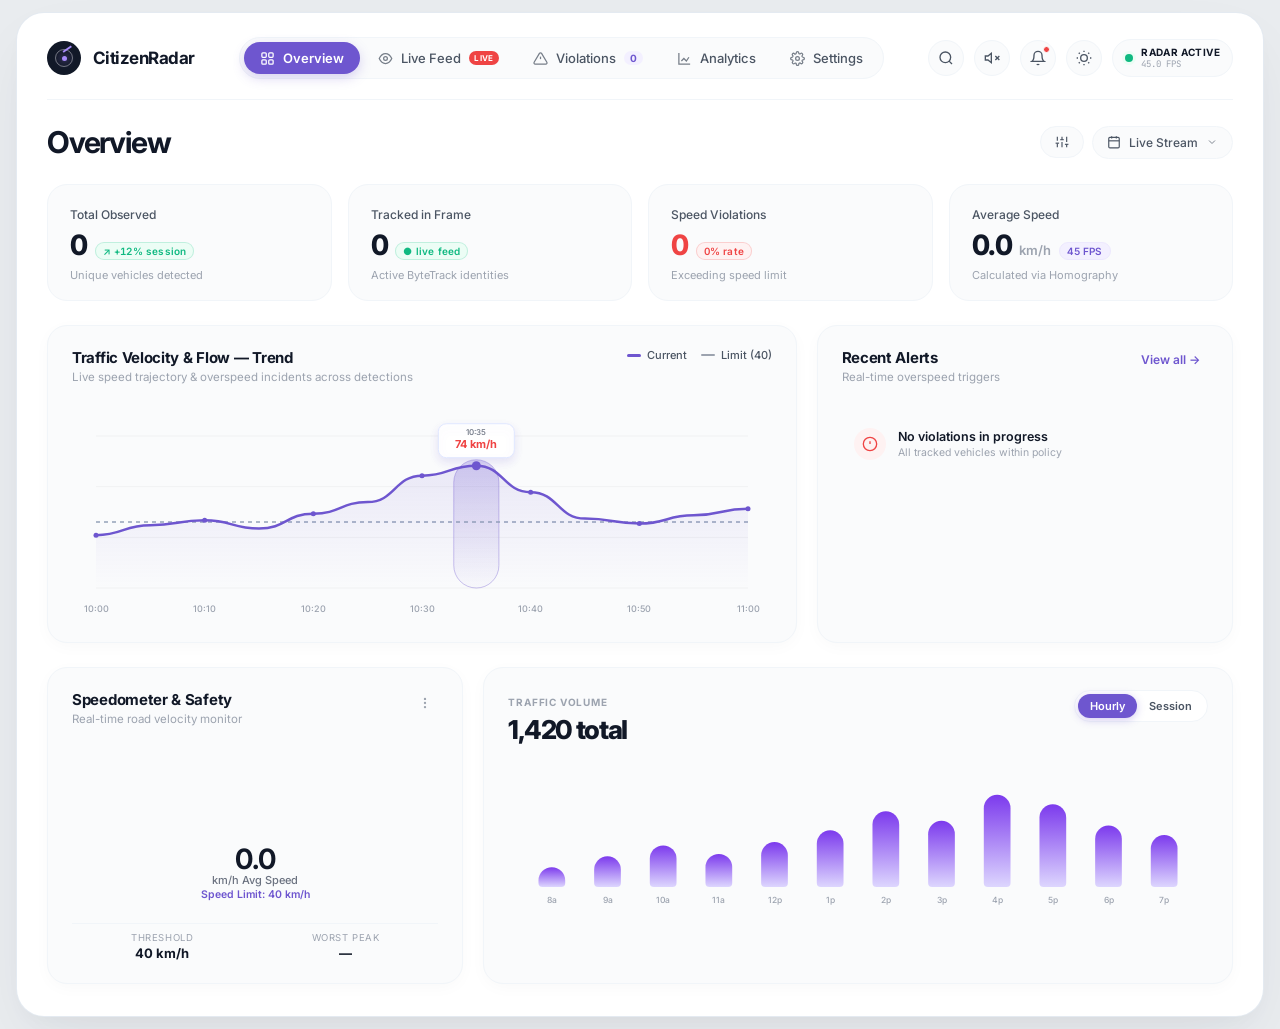
==== commit ca398e39: "feat: Add NVIDIA GPU acceleration, luxury violet dashboard with custom canvas charts, and full-width" ====
--- a/wwwroot/index.html
+++ b/wwwroot/index.html
@@ -1,399 +1,716 @@
-
-<!DOCTYPE html>
+<!doctype html>
 <html lang="en">
 <head>
-  <meta charset="UTF-8">
-  <meta name="viewport" content="width=device-width, initial-scale=1.0">
-  <title>CitizenRadar | Live Monitor</title>
-  <link rel="stylesheet" href="app.css">
+  <meta charset="utf-8">
+  <meta name="viewport" content="width=device-width, initial-scale=1">
+  <meta name="theme-color" content="#ECEFF3">
+  <meta name="description" content="CitizenRadar — AI Traffic Operations & Safety Intelligence">
+  <title>CitizenRadar — Traffic Operations Console</title>
+  <link rel="preconnect" href="https://fonts.googleapis.com">
+  <link rel="preconnect" href="https://fonts.gstatic.com" crossorigin>
+  <link href="https://fonts.googleapis.com/css2?family=Inter:wght@300;400;500;600;700;800&family=JetBrains+Mono:wght@400;500;600&display=swap" rel="stylesheet">
+  <link rel="stylesheet" href="app.css?v=6">
 </head>
 <body>
-  <aside class="app-sidebar">
-    <a class="brand" href="index.html">
-      <span class="brand-mark"><span></span><i></i></span>
-      <span class="brand-copy">
-        <strong>Citizen<span>Radar</span></strong>
-        <small>Traffic Monitoring</small>
-      </span>
-    </a>
-
-    <nav class="side-nav">
-      <a class="nav-item active" href="index.html">
-        <span class="nav-icon">▣</span><span>Live Monitor</span>
-      </a>
-      <a class="nav-item" href="analytics.html">
-        <span class="nav-icon">▥</span><span>Analytics</span>
-      </a>
-      <a class="nav-item" href="events.html">
-        <span class="nav-icon">▤</span><span>Event Log</span>
-      </a>
-      <a class="nav-item" href="calibration.html">
-        <span class="nav-icon">⌖</span><span>Road Calibration</span>
-      </a>
-      <a class="nav-item" href="settings.html">
-        <span class="nav-icon">⚙</span><span>System Settings</span>
-      </a>
-    </nav>
-
-    <div class="sidebar-bottom">
-      <div class="road-art" aria-hidden="true">
-        <span></span><span></span><span></span>
-      </div>
-      <p>Safer roads.<br><strong>Stronger communities.</strong></p>
-      <span class="sidebar-rule"></span>
-      <small>TRAFFIC SAFETY SYSTEM</small>
+
+<div class="viewport-backdrop">
+
+  <!-- ─── FLOATING DASHBOARD CANVAS CARD (Dribbble Style) ─── -->
+  <main class="dashboard-card" id="dashboard-card">
+
+    <!-- ─── TOP NAVIGATION BAR ───────────────────────────── -->
+    <header class="card-nav">
+      <!-- Brand Logo -->
+      <div class="nav-brand">
+        <div class="brand-glyph" aria-hidden="true">
+          <span class="glyph-circle"></span>
+          <span class="glyph-radar"></span>
+          <span class="glyph-dot"></span>
+        </div>
+        <div class="brand-info">
+          <strong class="brand-title">CitizenRadar</strong>
+        </div>
+      </div>
+
+      <!-- Horizontal Pill Tabs (matching Dribbble reference) -->
+      <nav class="pill-tabs" id="nav-tabs" aria-label="Main Navigation">
+        <div class="pill-indicator" id="pill-indicator" aria-hidden="true"></div>
+        <button class="pill-tab active" data-tab="overview">
+          <svg viewBox="0 0 24 24" fill="none" stroke="currentColor" stroke-width="2" class="tab-icon"><rect x="3" y="3" width="7" height="7" rx="1.5"/><rect x="14" y="3" width="7" height="7" rx="1.5"/><rect x="3" y="14" width="7" height="7" rx="1.5"/><rect x="14" y="14" width="7" height="7" rx="1.5"/></svg>
+          <span>Overview</span>
+        </button>
+        <button class="pill-tab" data-tab="feed">
+          <svg viewBox="0 0 24 24" fill="none" stroke="currentColor" stroke-width="2" class="tab-icon"><circle cx="12" cy="12" r="3"/><path d="M2 12C4.5 6.5 8.5 4 12 4s7.5 2.5 10 8c-2.5 5.5-6.5 8-10 8S4.5 17.5 2 12z"/></svg>
+          <span>Live Feed</span>
+          <span class="live-dot-tag" id="tag-feed-live">LIVE</span>
+        </button>
+        <button class="pill-tab" data-tab="violations">
+          <svg viewBox="0 0 24 24" fill="none" stroke="currentColor" stroke-width="2" class="tab-icon"><path d="M10.29 3.86L1.82 18a2 2 0 0 0 1.71 3h16.94a2 2 0 0 0 1.71-3L13.71 3.86a2 2 0 0 0-3.42 0z"/><line x1="12" y1="9" x2="12" y2="13"/><line x1="12" y1="17" x2="12.01" y2="17"/></svg>
+          <span>Violations</span>
+          <span class="pill-count" id="nav-violation-count">0</span>
+        </button>
+        <button class="pill-tab" data-tab="analytics">
+          <svg viewBox="0 0 24 24" fill="none" stroke="currentColor" stroke-width="2" class="tab-icon"><path d="M3 3v18h18"/><path d="M7 16l4-4 4 4 4-6"/></svg>
+          <span>Analytics</span>
+        </button>
+        <button class="pill-tab" data-tab="settings">
+          <svg viewBox="0 0 24 24" fill="none" stroke="currentColor" stroke-width="2" class="tab-icon"><circle cx="12" cy="12" r="3"/><path d="M19.4 15a1.65 1.65 0 0 0 .33 1.82l.06.06a2 2 0 0 1-2.83 2.83l-.06-.06a1.65 1.65 0 0 0-1.82-.33 1.65 1.65 0 0 0-1 1.51V21a2 2 0 0 1-4 0v-.09A1.65 1.65 0 0 0 9 19.4a1.65 1.65 0 0 0-1.82.33l-.06.06a2 2 0 0 1-2.83-2.83l.06-.06A1.65 1.65 0 0 0 4.68 15a1.65 1.65 0 0 0-1.51-1H3a2 2 0 0 1 0-4h.09A1.65 1.65 0 0 0 4.6 9a1.65 1.65 0 0 0-.33-1.82l-.06-.06a2 2 0 0 1 2.83-2.83l.06.06A1.65 1.65 0 0 0 9 4.68a1.65 1.65 0 0 0 1-1.51V3a2 2 0 0 1 4 0v.09a1.65 1.65 0 0 0 1 1.51 1.65 1.65 0 0 0 1.82-.33l.06-.06a2 2 0 0 1 2.83 2.83l-.06.06A1.65 1.65 0 0 0 19.4 9a1.65 1.65 0 0 0 1.51 1H21a2 2 0 0 1 0 4h-.09a1.65 1.65 0 0 0-1.51 1z"/></svg>
+          <span>Settings</span>
+        </button>
+      </nav>
+
+      <!-- Right Actions: Search, Notifications, Theme, Avatar -->
+      <div class="nav-actions">
+        <!-- Search -->
+        <button class="icon-circle-btn" id="btn-search-toggle" aria-label="Search" title="Search">
+          <svg viewBox="0 0 24 24" fill="none" stroke="currentColor" stroke-width="2"><circle cx="11" cy="11" r="8"/><line x1="21" y1="21" x2="16.65" y2="16.65"/></svg>
+        </button>
+
+        <!-- Sound Chime Toggle -->
+        <button class="icon-circle-btn" id="btn-sound-toggle" aria-label="Toggle Radar Chime" title="Radar Sound Cues (Off)">
+          <svg class="sound-on-icon" viewBox="0 0 24 24" fill="none" stroke="currentColor" stroke-width="2" style="display:none"><polygon points="11 5 6 9 2 9 2 15 6 15 11 19 11 5"/><path d="M19.07 4.93a10 10 0 0 1 0 14.14M15.54 8.46a5 5 0 0 1 0 7.07"/></svg>
+          <svg class="sound-off-icon" viewBox="0 0 24 24" fill="none" stroke="currentColor" stroke-width="2"><polygon points="11 5 6 9 2 9 2 15 6 15 11 19 11 5"/><line x1="23" y1="9" x2="17" y2="15"/><line x1="17" y1="9" x2="23" y2="15"/></svg>
+        </button>
+
+        <!-- Notification Bell with Dropdown -->
+        <div class="notif-wrapper">
+          <button class="icon-circle-btn notif-btn" id="btn-notif" aria-label="Notifications" title="Recent Alerts">
+            <svg viewBox="0 0 24 24" fill="none" stroke="currentColor" stroke-width="2"><path d="M18 8A6 6 0 0 0 6 8c0 7-3 9-3 9h18s-3-2-3-9"/><path d="M13.73 21a2 2 0 0 1-3.46 0"/></svg>
+            <span class="notif-badge" id="notif-count">0</span>
+          </button>
+          <div class="notif-popover" id="notif-popover" hidden>
+            <div class="notif-head">
+              <strong>Recent Violations</strong>
+              <span id="notif-pop-count">0 alerts</span>
+            </div>
+            <ul class="notif-list" id="notif-list">
+              <li class="notif-empty">No active violation alerts</li>
+            </ul>
+          </div>
+        </div>
+
+        <!-- Theme Toggle (Exact Dribbble Purple / Luxury Light vs Dark Radar) -->
+        <button class="icon-circle-btn" id="btn-theme-toggle" aria-label="Toggle Theme" title="Toggle Light / Dark mode">
+          <svg class="sun-icon" viewBox="0 0 24 24" fill="none" stroke="currentColor" stroke-width="2"><circle cx="12" cy="12" r="5"/><line x1="12" y1="1" x2="12" y2="3"/><line x1="12" y1="21" x2="12" y2="23"/><line x1="4.22" y1="4.22" x2="5.64" y2="5.64"/><line x1="18.36" y1="18.36" x2="19.78" y2="19.78"/><line x1="1" y1="12" x2="3" y2="12"/><line x1="21" y1="12" x2="23" y2="12"/><line x1="4.22" y1="19.78" x2="5.64" y2="18.36"/><line x1="18.36" y1="5.64" x2="19.78" y2="4.22"/></svg>
+          <svg class="moon-icon" viewBox="0 0 24 24" fill="none" stroke="currentColor" stroke-width="2"><path d="M21 12.79A9 9 0 1 1 11.21 3 7 7 0 0 0 21 12.79z"/></svg>
+        </button>
+
+        <!-- Node Status Indicator -->
+        <div class="node-pill">
+          <span class="live-status-dot" id="status-dot"></span>
+          <div class="node-pill-text">
+            <strong id="status-title">RADAR ACTIVE</strong>
+            <small id="status-fps">45.0 FPS</small>
+          </div>
+        </div>
+      </div>
+    </header>
+
+
+    <!-- ═══════════════════════════════════════════════════════
+         TAB 1: OVERVIEW (EXACT DRIBBBLE SHOT REPLICA)
+    ════════════════════════════════════════════════════════ -->
+    <section class="tab-content active" id="tab-overview">
+
+      <!-- Title & Filters Bar -->
+      <div class="overview-header">
+        <div class="title-group">
+          <h1 class="page-title">Overview</h1>
+        </div>
+        <div class="filter-group">
+          <button class="pill-btn-outline" id="btn-tune-filter" title="Filter settings">
+            <svg viewBox="0 0 24 24" fill="none" stroke="currentColor" stroke-width="2" class="mini-icon"><line x1="4" y1="21" x2="4" y2="14"/><line x1="4" y1="10" x2="4" y2="3"/><line x1="12" y1="21" x2="12" y2="12"/><line x1="12" y1="8" x2="12" y2="3"/><line x1="20" y1="21" x2="20" y2="16"/><line x1="20" y1="12" x2="20" y2="3"/><line x1="1" y1="14" x2="7" y2="14"/><line x1="9" y1="8" x2="15" y2="8"/><line x1="17" y1="16" x2="23" y2="16"/></svg>
+          </button>
+          <div class="dropdown-wrapper">
+            <button class="pill-btn-outline pill-dropdown" id="btn-date-filter">
+              <svg viewBox="0 0 24 24" fill="none" stroke="currentColor" stroke-width="2" class="mini-icon"><rect x="3" y="4" width="18" height="18" rx="2" ry="2"/><line x1="16" y1="2" x2="16" y2="6"/><line x1="8" y1="2" x2="8" y2="6"/><line x1="3" y1="10" x2="21" y2="10"/></svg>
+              <span id="date-filter-label">Live Stream</span>
+              <svg viewBox="0 0 24 24" fill="none" stroke="currentColor" stroke-width="2" class="chevron-icon"><polyline points="6 9 12 15 18 9"/></svg>
+            </button>
+          </div>
+        </div>
+      </div>
+
+      <!-- Top Row: 4 Metric Stats (matching reference) -->
+      <div class="metrics-row">
+        <!-- Stat 1: Total Tracked (Total Savings style) -->
+        <div class="stat-card">
+          <div class="stat-header">
+            <span class="stat-label">Total Observed</span>
+          </div>
+          <div class="stat-value-group">
+            <strong class="stat-num" id="stat-total" data-val="0">0</strong>
+            <span class="stat-tag tag-green" id="tag-total-trend">↗ +12% session</span>
+          </div>
+          <small class="stat-sub">Unique vehicles detected</small>
+        </div>
+
+        <!-- Stat 2: Active in Frame (Tracked style) -->
+        <div class="stat-card">
+          <div class="stat-header">
+            <span class="stat-label">Tracked in Frame</span>
+          </div>
+          <div class="stat-value-group">
+            <strong class="stat-num" id="stat-active" data-val="0">0</strong>
+            <span class="stat-tag tag-green" id="tag-active-trend">● live feed</span>
+          </div>
+          <small class="stat-sub">Active ByteTrack identities</small>
+        </div>
+
+        <!-- Stat 3: Active Alerts (Active Alerts style) -->
+        <div class="stat-card">
+          <div class="stat-header">
+            <span class="stat-label">Speed Violations</span>
+          </div>
+          <div class="stat-value-group">
+            <strong class="stat-num stat-alert" id="stat-violations" data-val="0">0</strong>
+            <span class="stat-tag tag-red" id="tag-vio-pct">0% rate</span>
+          </div>
+          <small class="stat-sub">Exceeding speed limit</small>
+        </div>
+
+        <!-- Stat 4: Average Speed / Queries (AI Queries style) -->
+        <div class="stat-card">
+          <div class="stat-header">
+            <span class="stat-label">Average Speed</span>
+          </div>
+          <div class="stat-value-group">
+            <strong class="stat-num" id="stat-avg" data-val="0">0.0</strong>
+            <span class="stat-unit">km/h</span>
+            <span class="stat-tag tag-purple" id="tag-fps">45 FPS</span>
+          </div>
+          <small class="stat-sub">Calculated via Homography</small>
+        </div>
+      </div>
+
+
+      <!-- Middle Section: Wave Trend Chart + Recent Alerts -->
+      <div class="dashboard-grid-middle">
+
+        <!-- Left: Velocity & Traffic Flow Wave Trend Chart (Sony XM5 Price Trend style) -->
+        <div class="panel-box trend-chart-box">
+          <div class="panel-box-header">
+            <div>
+              <h2 class="box-title">Traffic Velocity &amp; Flow — Trend</h2>
+              <p class="box-sub">Live speed trajectory &amp; overspeed incidents across detections</p>
+            </div>
+            <div class="chart-legend-pills">
+              <span class="legend-item"><i class="legend-line line-current"></i> Current</span>
+              <span class="legend-item"><i class="legend-line line-limit"></i> Limit (40)</span>
+            </div>
+          </div>
+          <div class="wave-chart-container">
+            <canvas id="wave-trend-canvas" aria-label="Live Traffic Trend Wave Chart"></canvas>
+          </div>
+        </div>
+
+        <!-- Right: Recent Alerts (Recent Alerts card style) -->
+        <div class="panel-box alerts-box">
+          <div class="panel-box-header">
+            <div>
+              <h2 class="box-title">Recent Alerts</h2>
+              <p class="box-sub">Real-time overspeed triggers</p>
+            </div>
+            <button class="pill-link" id="btn-view-all-alerts">View all →</button>
+          </div>
+          <div class="alerts-list-wrap">
+            <ul class="alerts-list" id="recent-alerts-list">
+              <!-- Dynamically populated from API -->
+              <li class="alert-empty-item">
+                <span class="alert-icon-ring">
+                  <svg viewBox="0 0 24 24" fill="none" stroke="currentColor" stroke-width="2"><circle cx="12" cy="12" r="10"/><line x1="12" y1="8" x2="12" y2="12"/><line x1="12" y1="16" x2="12.01" y2="16"/></svg>
+                </span>
+                <div class="alert-info">
+                  <strong>No violations in progress</strong>
+                  <small>All tracked vehicles within policy</small>
+                </div>
+              </li>
+            </ul>
+          </div>
+        </div>
+
+      </div>
+
+
+      <!-- Bottom Section: Radiating Segmented Speedometer + Hourly Volume Bar Chart -->
+      <div class="dashboard-grid-bottom">
+
+        <!-- Left: RADIATING SEGMENTED SPEEDOMETER (Sales Overview style in screenshot) -->
+        <div class="panel-box speedometer-box">
+          <div class="panel-box-header">
+            <div>
+              <h2 class="box-title">Speedometer &amp; Safety</h2>
+              <p class="box-sub">Real-time road velocity monitor</p>
+            </div>
+            <button class="icon-circle-mini" id="btn-gauge-menu" aria-label="Gauge Options">
+              <svg viewBox="0 0 24 24" fill="currentColor"><circle cx="12" cy="5" r="2"/><circle cx="12" cy="12" r="2"/><circle cx="12" cy="19" r="2"/></svg>
+            </button>
+          </div>
+
+          <!-- THE SEGMENTED SPEEDOMETER GAUGE -->
+          <div class="speedometer-canvas-wrap">
+            <canvas id="segmented-speedometer-canvas" aria-label="Segmented Radial Speedometer"></canvas>
+          </div>
+
+          <div class="speedometer-footer">
+            <div class="gauge-meta-chip">
+              <span>Threshold</span>
+              <strong id="disp-gauge-limit">40 km/h</strong>
+            </div>
+            <div class="gauge-meta-chip">
+              <span>Worst Peak</span>
+              <strong id="disp-gauge-peak">—</strong>
+            </div>
+          </div>
+        </div>
+
+        <!-- Right: Traffic Volume Hourly Gradient Bars (Monthly Savings $25,847.00 total style) -->
+        <div class="panel-box volume-box">
+          <div class="panel-box-header">
+            <div>
+              <span class="box-sub-label">TRAFFIC VOLUME</span>
+              <div class="stat-huge-row">
+                <strong class="stat-huge" id="disp-volume-total">1,420 total</strong>
+              </div>
+            </div>
+            <div class="pill-toggle-group">
+              <button class="toggle-pill active" id="btn-toggle-hourly">Hourly</button>
+              <button class="toggle-pill" id="btn-toggle-session">Session</button>
+            </div>
+          </div>
+
+          <!-- GRADIENT ROUNDED PILL BARS -->
+          <div class="gradient-bars-wrap">
+            <canvas id="gradient-bars-canvas" aria-label="Hourly Traffic Volume Gradient Bar Chart"></canvas>
+          </div>
+        </div>
+
+      </div>
+
+    </section>
+
+
+    <!-- ═══════════════════════════════════════════════════════
+         TAB 2: LIVE FEED (CAMERA & CALIBRATION)
+    ════════════════════════════════════════════════════════ -->
+    <section class="tab-content" id="tab-feed" hidden>
+
+      <div class="overview-header">
+        <div>
+          <h1 class="page-title">Live Vision Feed</h1>
+          <p class="section-desc">Local monocular perspective transformation &amp; real-time YOLOv8 inference</p>
+        </div>
+        <div class="source-actions-bar">
+          <div class="source-badge-pill">
+            <span class="source-dot"></span>
+            <span id="feed-source-name">data/traffic.mp4</span>
+          </div>
+          <button class="pill-btn-outline" id="btn-feed-upload">
+            <svg viewBox="0 0 24 24" fill="none" stroke="currentColor" stroke-width="2" class="mini-icon"><path d="M21 15v4a2 2 0 0 1-2 2H5a2 2 0 0 1-2-2v-4"/><polyline points="17 8 12 3 7 8"/><line x1="12" y1="3" x2="12" y2="15"/></svg>
+            Upload Video
+          </button>
+          <input type="file" id="file-upload-input" accept=".mp4,.avi,.mkv,.mov,.webm" hidden>
+          <button class="pill-btn-purple" id="btn-feed-live">
+            <span class="button-live-dot"></span>
+            Use Webcam
+          </button>
+        </div>
+      </div>
+
+      <!-- Calibration notice -->
+      <div class="calib-banner" id="calib-warning-banner" hidden>
+        <span class="warning-icon">⚠</span>
+        <span><strong>Camera Calibration Recommended:</strong> This video source may have different perspective geometry.</span>
+        <button class="pill-link calib-dismiss-btn" id="calib-warning-dismiss">Dismiss</button>
+      </div>
+
+      <!-- Feed Grid: Video on Left, Speed Policy on Right -->
+      <div class="feed-layout-grid">
+
+        <!-- Left: Video Player Card with Calibration Canvas Overlay -->
+        <div class="panel-box video-player-card">
+          <div class="panel-box-header">
+            <div class="feed-header-left">
+              <span class="live-pulse-badge"><i></i>STREAMING</span>
+              <strong id="feed-frame-counter">FRAME 000000</strong>
+            </div>
+            <div class="feed-header-actions">
+              <button class="pill-btn-outline btn-sm" id="btn-toggle-calib">
+                <svg viewBox="0 0 24 24" fill="none" stroke="currentColor" stroke-width="2" class="mini-icon"><path d="M4 7h16M7 4v6M4 17h16m-5-3v6"/></svg>
+                <span id="btn-calib-text">Calibrate Road</span>
+              </button>
+              <button class="pill-link btn-sm" id="btn-reset-calib" hidden>Reset Points</button>
+            </div>
+          </div>
+
+          <div class="video-display-wrapper" id="video-wrapper">
+            <img id="live-stream-img" src="/api/stream" alt="Live YOLO Stream">
+            <canvas id="calibration-canvas"></canvas>
+
+            <!-- Calibration Step Guide Overlay -->
+            <div class="calib-step-overlay" id="calibration-banner" hidden>
+              <span class="step-badge" id="calib-step-num">STEP 1</span>
+              <span id="calib-instruction">Click <strong>top-left</strong> corner of road plane</span>
+              <div class="points-dots">
+                <span class="pdot" id="pdot-1">1</span>
+                <span class="pdot" id="pdot-2">2</span>
+                <span class="pdot" id="pdot-3">3</span>
+                <span class="pdot" id="pdot-4">4</span>
+              </div>
+            </div>
+
+            <!-- Drag & Drop overlay -->
+            <div class="drop-target-overlay" id="drop-overlay">
+              <span class="drop-arrow">↓</span>
+              <strong>Drop video file here</strong>
+              <small>MP4, AVI, MKV, MOV, WEBM</small>
+            </div>
+          </div>
+
+          <!-- Calibration Geometry Form (Appears when 4 points are clicked) -->
+          <div class="calib-form-tray" id="calibration-controls" hidden>
+            <div class="tray-info">
+              <strong>Apply Road Dimensions</strong>
+              <small>Enter known road width and length in metres</small>
+            </div>
+            <div class="tray-inputs">
+              <label>Width <input type="number" id="input-road-width" value="10.0" step="0.5" min="2" max="50"> m</label>
+              <label>Depth <input type="number" id="input-road-length" value="50.0" step="1" min="5" max="200"> m</label>
+              <button class="pill-btn-purple" id="btn-save-calib" disabled>Save Calibration ↗</button>
+            </div>
+          </div>
+        </div>
+
+        <!-- Right: Speed Policy & Live Stream Metrics -->
+        <div class="feed-sidebar">
+          <!-- Policy Card -->
+          <div class="panel-box policy-box">
+            <div class="panel-box-header">
+              <h2 class="box-title">Speed Policy</h2>
+              <span class="tag-green">ENFORCED</span>
+            </div>
+            <div class="threshold-display-block">
+              <strong class="threshold-large" id="display-limit">40</strong>
+              <span class="threshold-unit">km/h</span>
+              <p class="threshold-hint">Vehicles moving faster are flagged as speed violations.</p>
+            </div>
+
+            <!-- Speed Presets -->
+            <div class="preset-pill-grid">
+              <button class="preset-chip" data-speed="25">25 <small>school</small></button>
+              <button class="preset-chip" data-speed="30">30 <small>residential</small></button>
+              <button class="preset-chip active" data-speed="40">40 <small>urban</small></button>
+              <button class="preset-chip" data-speed="60">60 <small>avenue</small></button>
+            </div>
+
+            <div class="slider-container">
+              <div class="slider-label-row">
+                <span>Custom Threshold</span>
+                <output id="limit-output">40 km/h</output>
+              </div>
+              <input type="range" id="slider-speed-limit" min="15" max="100" value="40" step="5">
+            </div>
+          </div>
+
+          <!-- Quick Telemetry Stats -->
+          <div class="panel-box telemetry-box">
+            <div class="panel-box-header">
+              <h2 class="box-title">Stream Metrics</h2>
+              <span class="live-pulse-badge"><i></i>ACTIVE</span>
+            </div>
+            <div class="telemetry-stack">
+              <div class="telem-row">
+                <span>Inference Engine</span>
+                <strong id="feed-stat-engine">Detecting...</strong>
+              </div>
+              <div class="telem-row">
+                <span>FPS Output</span>
+                <strong id="feed-stat-fps">45.0 FPS</strong>
+              </div>
+              <div class="telem-row">
+                <span>Total Vehicles Seen</span>
+                <strong id="feed-stat-total">0</strong>
+              </div>
+              <div class="telem-row">
+                <span>Total Violations</span>
+                <strong class="text-red" id="feed-stat-vio">0</strong>
+              </div>
+            </div>
+          </div>
+        </div>
+
+      </div>
+
+    </section>
+
+
+    <!-- ═══════════════════════════════════════════════════════
+         TAB 3: VIOLATIONS (FULL AUDIT TABLE)
+    ════════════════════════════════════════════════════════ -->
+    <section class="tab-content" id="tab-violations" hidden>
+
+      <div class="overview-header">
+        <div>
+          <h1 class="page-title">Violations Audit Log</h1>
+          <p class="section-desc">Historical records of detected speed policy infractions</p>
+        </div>
+        <div class="filter-group">
+          <button class="pill-btn-purple" id="btn-export-csv-full">
+            <svg viewBox="0 0 24 24" fill="none" stroke="currentColor" stroke-width="2" class="mini-icon"><path d="M21 15v4a2 2 0 0 1-2 2H5a2 2 0 0 1-2-2v-4"/><polyline points="7 10 12 15 17 10"/><line x1="12" y1="15" x2="12" y2="3"/></svg>
+            Export CSV
+          </button>
+        </div>
+      </div>
+
+      <!-- Quick Summary Chips -->
+      <div class="metrics-row mini-chips-row">
+        <div class="stat-card mini-chip">
+          <span class="stat-label">Total Events</span>
+          <strong class="stat-num" id="vio-full-total">0</strong>
+        </div>
+        <div class="stat-card mini-chip">
+          <span class="stat-label">Violation Rate</span>
+          <strong class="stat-num text-red" id="vio-full-pct">0%</strong>
+        </div>
+        <div class="stat-card mini-chip">
+          <span class="stat-label">Avg Over Limit</span>
+          <strong class="stat-num" id="vio-full-avg-over">—</strong>
+        </div>
+        <div class="stat-card mini-chip">
+          <span class="stat-label">Max Speed Seen</span>
+          <strong class="stat-num text-red" id="vio-full-peak">—</strong>
+        </div>
+      </div>
+
+      <!-- Full Table Card -->
+      <div class="panel-box full-table-box">
+        <div class="panel-box-header">
+          <h2 class="box-title">Recorded Infractions</h2>
+          <span class="pill-tag-count" id="vio-table-count">0 events</span>
+        </div>
+        <div class="table-scroll-container">
+          <table class="luxury-table">
+            <thead>
+              <tr>
+                <th>TIMESTAMP</th>
+                <th>TRACK ID</th>
+                <th>VEHICLE CLASS</th>
+                <th>MEASURED SPEED</th>
+                <th>LIMIT</th>
+                <th>OVERAGE</th>
+              </tr>
+            </thead>
+            <tbody id="violations-tbody-full">
+              <tr class="empty-table-row">
+                <td colspan="6">
+                  <span class="empty-icon">✓</span>
+                  No violations logged — traffic speed within normal limits
+                </td>
+              </tr>
+            </tbody>
+          </table>
+        </div>
+      </div>
+
+    </section>
+
+
+    <!-- ═══════════════════════════════════════════════════════
+         TAB 4: ANALYTICS (DEEP DIVE)
+    ════════════════════════════════════════════════════════ -->
+    <section class="tab-content" id="tab-analytics" hidden>
+
+      <div class="overview-header">
+        <div>
+          <h1 class="page-title">Traffic Analytics</h1>
+          <p class="section-desc">Aggregate velocity distribution &amp; compliance insights</p>
+        </div>
+      </div>
+
+      <div class="analytics-panels-grid">
+        <!-- Speed Histogram -->
+        <div class="panel-box">
+          <div class="panel-box-header">
+            <div>
+              <h2 class="box-title">Speed Distribution</h2>
+              <p class="box-sub">Vehicle counts across 10 km/h velocity buckets</p>
+            </div>
+          </div>
+          <div class="canvas-chart-pad">
+            <canvas id="histogram-canvas" aria-label="Speed distribution histogram"></canvas>
+          </div>
+        </div>
+
+        <!-- Key Session Summary Card -->
+        <div class="panel-box">
+          <div class="panel-box-header">
+            <div>
+              <h2 class="box-title">Session Performance</h2>
+              <p class="box-sub">Key highway safety indicators</p>
+            </div>
+          </div>
+          <ul class="luxury-summary-list">
+            <li>
+              <span>Compliance Rate</span>
+              <strong class="text-green" id="an-compliance-rate">98.4%</strong>
+            </li>
+            <li>
+              <span>Peak Observed Speed</span>
+              <strong id="an-peak-speed">74.8 km/h</strong>
+            </li>
+            <li>
+              <span>Average Velocity</span>
+              <strong id="an-average-speed">38.2 km/h</strong>
+            </li>
+            <li>
+              <span>Severe Infractions (> 60 km/h)</span>
+              <strong class="text-red" id="an-severe-count">2</strong>
+            </li>
+            <li>
+              <span>Total Video Frames Evaluated</span>
+              <strong id="an-total-frames">1,842</strong>
+            </li>
+          </ul>
+        </div>
+      </div>
+
+    </section>
+
+
+    <!-- ═══════════════════════════════════════════════════════
+         TAB 5: SETTINGS
+    ════════════════════════════════════════════════════════ -->
+    <section class="tab-content" id="tab-settings" hidden>
+
+      <div class="overview-header">
+        <div>
+          <h1 class="page-title">System Settings</h1>
+          <p class="section-desc">Detection parameters, video inputs &amp; hardware configuration</p>
+        </div>
+      </div>
+
+      <div class="settings-stack">
+        <!-- Policy Card -->
+        <div class="panel-box">
+          <div class="panel-box-header">
+            <h2 class="box-title">Speed Threshold Configuration</h2>
+          </div>
+          <div class="settings-item-row">
+            <div>
+              <strong>Enforcement Limit (km/h)</strong>
+              <p class="box-sub">Vehicles exceeding this threshold generate instant alert records</p>
+            </div>
+            <div class="settings-item-control">
+              <strong class="settings-large-val" id="settings-limit-label">40 km/h</strong>
+              <input type="range" id="settings-slider" min="15" max="100" value="40" step="5">
+            </div>
+          </div>
+        </div>
+
+        <!-- Video Source Card -->
+        <div class="panel-box">
+          <div class="panel-box-header">
+            <h2 class="box-title">Video Input Stream</h2>
+          </div>
+          <div class="settings-item-row">
+            <div>
+              <strong>Active Video Input</strong>
+              <p class="box-sub" id="settings-source-detail">data/traffic.mp4</p>
+            </div>
+            <div class="settings-item-control horizontal-btns">
+              <button class="pill-btn-outline" id="settings-upload-btn">Upload MP4</button>
+              <button class="pill-btn-purple" id="settings-webcam-btn">Switch to Webcam</button>
+            </div>
+          </div>
+        </div>
+
+        <!-- About Card -->
+        <div class="panel-box">
+          <div class="panel-box-header">
+            <h2 class="box-title">CitizenRadar Node Information</h2>
+          </div>
+          <ul class="luxury-summary-list">
+            <li><span>Version</span><strong>v2.4 (Dribbble Edition)</strong></li>
+            <li><span>Stack</span><strong>.NET 8 + YOLOv8n + OpenCV DNN</strong></li>
+            <li><span>Tracking Engine</span><strong>ByteTrack (Kalman Filter + Hungarian)</strong></li>
+            <li><span>Speed Computation</span><strong>Plane Homography Matrix</strong></li>
+          </ul>
+        </div>
+      </div>
+
+    </section>
+
+  </main>
+</div>
+
+<!-- Floating Toast Container -->
+<div class="toast-stack" id="toast-container" aria-live="polite"></div>
+
+<!-- Snapshot Detail Inspection Modal -->
+<div class="modal-backdrop" id="snapshot-modal" hidden>
+  <div class="modal-card">
+    <div class="modal-header">
+      <div class="modal-title-group">
+        <span class="modal-badge-ring">
+          <svg viewBox="0 0 24 24" fill="none" stroke="currentColor" stroke-width="2"><path d="M12 9v2m0 4h.01m-6.938 4h13.856c1.54 0 2.502-1.667 1.732-3L13.732 4c-.77-1.333-2.694-1.333-3.464 0L3.34 16c-.77 1.333.192 3 1.732 3z"/></svg>
+        </span>
+        <div>
+          <h3 id="modal-vehicle-title">Vehicle #5 — Speed Violation</h3>
+          <p id="modal-vehicle-subtitle">Detected at 74.8 km/h in 40 km/h zone</p>
+        </div>
+      </div>
+      <button class="modal-close-btn" id="btn-modal-close" onclick="closeSnapshotModal()" aria-label="Close modal">&times;</button>
     </div>
-  </aside>
-
-  <div class="app-shell">
-    <header class="topbar">
-      <div class="page-heading">
-        <p class="eyebrow">CITIZENRADAR / MONITORING</p>
-        <h1>Traffic Operations Centre</h1>
-        <p>Real-time vehicle monitoring and speed enforcement</p>
-      </div>
-
-      <div class="topbar-actions">
-        <div class="source-control">
-          <label>Video source</label>
-          <div class="source-mode-indicator" id="source-mode">
-            <span class="source-icon" id="source-icon">▣</span>
-            <span class="source-label" id="source-label">data/traffic.mp4</span>
-          </div>
-        </div>
-
-        <button id="btn-upload" class="btn btn-outline" type="button">
-          ↥ Upload video
-        </button>
-        <input type="file" id="file-input"
-               accept=".mp4,.avi,.mkv,.mov,.webm" hidden>
-
-        <button id="btn-go-live" class="btn btn-primary" type="button">
-          <span class="live-dot-btn"></span> Go live
-        </button>
-
-        <div class="system-state">
-          <span class="state-dot"></span>
-          <span>
-            <strong id="status-label">System active</strong>
-            <small>YOLOv8 · OpenCV DNN</small>
-          </span>
-        </div>
-
-        <div class="clock-block">
-          <strong id="live-clock">--:--:--</strong>
-          <small>Local time</small>
-        </div>
-      </div>
-
-      <div class="status-pill active" id="status-pill" aria-hidden="true">
-        <span class="status-dot"></span>System active
-      </div>
-    </header>
-
-    <div class="calib-warning-banner" id="calib-warning-banner"
-         style="display:none;">
-      <span class="calib-warning-icon">!</span>
-      <span class="calib-warning-text">
-        <strong>Video source changed.</strong>
-        Road calibration may be inaccurate for this camera angle.
-      </span>
-      <button class="btn btn-ghost" id="calib-warning-dismiss"
-              type="button">×</button>
+
+    <div class="modal-body">
+      <!-- Simulated Radar Inspection View / Bounding HUD -->
+      <div class="modal-hud-view">
+        <div class="hud-scanner-line"></div>
+        <div class="hud-target-box">
+          <span class="hud-corner tl"></span>
+          <span class="hud-corner tr"></span>
+          <span class="hud-corner bl"></span>
+          <span class="hud-corner br"></span>
+          <span class="hud-target-label" id="modal-hud-tag">ID: #5 [CAR]</span>
+          <span class="hud-speed-badge" id="modal-hud-speed">74.8 km/h</span>
+        </div>
+        <div class="hud-meta-overlay">
+          <span>COORDINATES: X: 482px | Y: 312px</span>
+          <span>EST. DISTANCE: 28.4m</span>
+          <span>PERSPECTIVE PLANE: CALIBRATED</span>
+        </div>
+      </div>
+
+      <!-- Telemetry breakdown chips -->
+      <div class="modal-telemetry-grid">
+        <div class="modal-telem-chip">
+          <small>RECORDED TIME</small>
+          <strong id="modal-telem-time">--:--:--</strong>
+        </div>
+        <div class="modal-telem-chip">
+          <small>MEASURED SPEED</small>
+          <strong class="text-red" id="modal-telem-speed">0.0 km/h</strong>
+        </div>
+        <div class="modal-telem-chip">
+          <small>SPEED LIMIT</small>
+          <strong id="modal-telem-limit">40 km/h</strong>
+        </div>
+        <div class="modal-telem-chip">
+          <small>DELTA OVERAGE</small>
+          <strong class="text-red" id="modal-telem-over">+0.0 km/h</strong>
+        </div>
+      </div>
     </div>
 
-    <main class="dashboard-grid">
-      <section class="main-column" id="monitor">
-        <section class="card video-card">
-          <div class="card-header video-header">
-            <div class="card-title-group">
-              <span class="feed-state-dot"></span>
-              <div>
-                <h2>Live Traffic Feed</h2>
-                <p>Vehicle detection and tracking (YOLOv8)</p>
-              </div>
-            </div>
-
-            <div class="controls-group">
-              <span class="feed-chip">
-                <span class="feed-chip-dot"></span>LIVE FEED
-              </span>
-              <button id="btn-toggle-calib" class="btn btn-secondary"
-                      type="button">
-                ⌖ <span id="btn-calib-text">Calibrate road points</span>
-              </button>
-              <button id="btn-reset-calib" class="btn btn-ghost"
-                      type="button" style="display:none;">
-                Reset points
-              </button>
-            </div>
-          </div>
-
-          <div class="video-container" id="video-wrapper">
-            <img id="live-stream" src="/api/stream"
-                 alt="Live traffic camera stream">
-            <canvas id="calibration-canvas"></canvas>
-
-            <div class="drop-overlay" id="drop-overlay">
-              <div class="drop-overlay-content">
-                <span class="drop-icon">↑</span>
-                <span class="drop-text">Drop video file here</span>
-                <small>MP4, AVI, MKV, MOV or WEBM</small>
-              </div>
-            </div>
-
-            <div class="live-badge" id="live-badge" style="display:none;">
-              <span class="live-rec-dot"></span> LIVE
-            </div>
-
-            <div id="calibration-banner"
-                 class="calibration-overlay-banner" style="display:none;">
-              <div class="step-guide">
-                <span class="badge" id="calib-step-num">Step 1</span>
-                <span id="calib-instruction">
-                  Click Top-Left corner of the road
-                </span>
-              </div>
-              <div class="points-progress">
-                <span class="pt-indicator" id="pt-ind-1">P1</span>
-                <span class="pt-indicator" id="pt-ind-2">P2</span>
-                <span class="pt-indicator" id="pt-ind-3">P3</span>
-                <span class="pt-indicator" id="pt-ind-4">P4</span>
-              </div>
-            </div>
-
-            <div class="video-corner-label">
-              CAM 01 · VEHICLE ANALYSIS
-            </div>
-          </div>
-
-          <div class="video-caption">
-            <span class="caption-dot"></span>
-            <span>Stream processing</span>
-            <span class="caption-spacer"></span>
-            <span>YOLOv8 · OpenCV DNN</span>
-          </div>
-
-          <div id="calibration-controls" class="calibration-form"
-               style="display:none;">
-            <div class="form-intro">
-              <strong>Road geometry</strong>
-              <small>Enter real-world dimensions to calculate speed.</small>
-            </div>
-            <div class="form-group">
-              <label for="input-road-width">Road width (m)</label>
-              <input type="number" id="input-road-width"
-                     value="10.0" step="0.5" min="2" max="50">
-            </div>
-            <div class="form-group">
-              <label for="input-road-length">Road length (m)</label>
-              <input type="number" id="input-road-length"
-                     value="50.0" step="1" min="5" max="200">
-            </div>
-            <button id="btn-save-calib" class="btn btn-primary"
-                    type="button" disabled>
-              Save road geometry
-            </button>
-          </div>
-        </section>
-
-        <section class="metrics-section" id="overview">
-          <div class="section-heading">
-            <div>
-              <p class="eyebrow">AT A GLANCE</p>
-              <h2>Traffic overview</h2>
-            </div>
-            <span class="updated-label">● LIVE METRICS</span>
-          </div>
-
-          <div class="metrics-grid">
-            <div class="metric-card metric-green">
-              <div class="metric-top">
-                <span class="metric-label">Active tracks</span>
-                <span class="metric-symbol">↗</span>
-              </div>
-              <div class="metric-value" id="stat-active">0</div>
-              <div class="metric-foot">Currently tracked</div>
-            </div>
-
-            <div class="metric-card metric-blue">
-              <div class="metric-top">
-                <span class="metric-label">Vehicles observed</span>
-                <span class="metric-symbol">▤</span>
-              </div>
-              <div class="metric-value" id="stat-total">0</div>
-              <div class="metric-foot">Total detections</div>
-            </div>
-
-            <div class="metric-card metric-amber">
-              <div class="metric-top">
-                <span class="metric-label">Average speed</span>
-                <span class="metric-symbol">↔</span>
-              </div>
-              <div class="metric-value" id="stat-avg">
-                0.0 <span class="unit">km/h</span>
-              </div>
-              <div class="metric-foot">Measured vehicles</div>
-            </div>
-
-            <div class="metric-card metric-red">
-              <div class="metric-top">
-                <span class="metric-label">Violations</span>
-                <span class="metric-symbol">!</span>
-              </div>
-              <div class="metric-value" id="stat-violations">
-                0 <span class="sub" id="stat-violation-pct">(0%)</span>
-              </div>
-              <div class="metric-foot">Above speed threshold</div>
-            </div>
-          </div>
-        </section>
-
-        <section class="card violations-card" id="violations">
-          <div class="card-header">
-            <div class="card-title-group">
-              <span class="alert-mark">!</span>
-              <div>
-                <h2>Recent violations</h2>
-                <p>Vehicles exceeding the configured speed limit</p>
-              </div>
-            </div>
-            <a class="live-tag" href="events.html">VIEW ALL EVENTS →</a>
-          </div>
-
-          <div class="table-container">
-            <table class="violations-table">
-              <thead>
-                <tr>
-                  <th>Time</th><th>Vehicle ID</th><th>Class</th>
-                  <th>Speed</th><th>Limit</th><th>Excess</th>
-                </tr>
-              </thead>
-              <tbody id="violations-tbody">
-                <tr class="empty-row">
-                  <td colspan="6">No violations recorded yet.</td>
-                </tr>
-              </tbody>
-            </table>
-          </div>
-        </section>
-      </section>
-
-      <aside class="sidebar-section">
-        <section class="card speed-limit-card">
-          <div class="card-header compact-header">
-            <div class="card-title-group">
-              <span class="section-mark blue-mark"></span>
-              <div>
-                <h2>Speed limit control</h2>
-                <p>Set the maximum allowed speed</p>
-              </div>
-            </div>
-          </div>
-
-          <div class="speed-layout">
-            <div class="speed-limit-summary">
-              <div class="speed-gauge">
-                <div class="gauge-inner">
-                  <span class="speed-sign-inner" id="display-limit">40</span>
-                  <span class="speed-sign-unit">km/h</span>
-                </div>
-              </div>
-              <div class="limit-description">
-                <span class="limit-label">Current limit</span>
-                <strong><span id="limit-summary-value">40</span> km/h</strong>
-                <span class="limit-help">Vehicles above this speed are flagged.</span>
-              </div>
-            </div>
-
-            <div class="preset-buttons">
-              <button class="preset-btn" data-speed="25" type="button">25 <span>School</span></button>
-              <button class="preset-btn" data-speed="30" type="button">30 <span>Local</span></button>
-              <button class="preset-btn active" data-speed="40" type="button">40 <span>Urban</span></button>
-              <button class="preset-btn" data-speed="60" type="button">60 <span>Main road</span></button>
-            </div>
-          </div>
-
-          <div class="slider-row">
-            <input type="range" id="slider-speed-limit"
-                   min="15" max="100" value="40" step="5">
-            <div class="range-labels">
-              <span>15 km/h</span><span>100 km/h</span>
-            </div>
-          </div>
-        </section>
-
-        <section class="card road-card">
-          <div class="card-header compact-header">
-            <div class="card-title-group">
-              <span class="section-mark blue-mark"></span>
-              <div>
-                <h2>Road calibration</h2>
-                <p>Define the road plane for speed estimation</p>
-              </div>
-            </div>
-          </div>
-          <div class="calibration-summary">
-            <div class="calibration-preview" aria-hidden="true">
-              <div class="preview-road">
-                <span class="road-line"></span>
-                <i class="point p1"></i><i class="point p2"></i>
-                <i class="point p3"></i><i class="point p4"></i>
-              </div>
-            </div>
-            <div class="calibration-actions">
-              <a class="btn btn-primary btn-full" href="calibration.html">
-                ⌖ Calibrate road points
-              </a>
-              <button class="btn btn-outline btn-full"
-                      type="button" id="sidebar-reset-calib">
-                ↻ Reset points
-              </button>
-            </div>
-          </div>
-          <p class="calibration-note">
-            Choose four road corners on the camera feed, then save the geometry.
-          </p>
-        </section>
-
-        <section class="card system-card">
-          <div class="card-header compact-header">
-            <div class="card-title-group">
-              <span class="section-mark blue-mark"></span>
-              <div>
-                <h2>System information</h2>
-                <p>Detection pipeline status</p>
-              </div>
-            </div>
-          </div>
-          <dl class="system-list">
-            <div><dt>Detection model</dt><dd>YOLOv8</dd></div>
-            <div><dt>Vision engine</dt><dd>OpenCV DNN</dd></div>
-            <div><dt>Application</dt><dd>.NET 8</dd></div>
-            <div><dt>Video mode</dt><dd id="footer-source">File mode</dd></div>
-            <div><dt>Status</dt><dd class="running"><span></span> Running</dd></div>
-            <div><dt>Processing FPS</dt><dd><span id="stat-fps">3.4</span> FPS</dd></div>
-          </dl>
-        </section>
-      </aside>
-    </main>
-
-    <footer class="app-footer">
-      <span>CitizenRadar <strong>v1.0</strong></span>
-      <span class="footer-sep">/</span>
-      <span>.NET 8 · YOLOv8 · OpenCV DNN</span>
-      <span class="footer-spacer"></span>
-      <span>Traffic monitoring prototype</span>
-    </footer>
-
-    <div class="toast-container" id="toast-container"></div>
+    <div class="modal-footer">
+      <button class="pill-btn-outline" id="btn-modal-dismiss" onclick="closeSnapshotModal()">Dismiss</button>
+      <button class="pill-btn-purple" id="btn-modal-export">Export Citation Record ↗</button>
+    </div>
   </div>
-
-  <script src="app.js"></script>
-  <script>
-    document.getElementById('sidebar-reset-calib')?.addEventListener('click', () => {
-      document.getElementById('btn-reset-calib')?.click();
-    });
-  </script>
+</div>
+
+<!-- Chart Engine & Dashboard Logic -->
+<script src="charts.js?v=5"></script>
+<script src="app.js?v=5"></script>
 </body>
 </html>
--- a/wwwroot/app.css
+++ b/wwwroot/app.css
@@ -1,1749 +1,1686 @@
-
-@import url('https://fonts.googleapis.com/css2?family=DM+Sans:wght@400;500;600;700&family=Manrope:wght@400;500;600;700;800&display=swap');
-
+/* ═══════════════════════════════════════════════════════════════
+   CitizenRadar v4 — Dribbble "PricePilotAI" Replica Design System
+   Sleek luxury dashboard card, purple & lavender accents,
+   segmented speedometer arc, wave trend charts, rounded pill bars.
+══════════════════════════════════════════════════════════════ */
+
+/* ─── DESIGN TOKENS ────────────────────────────────────────── */
 :root {
-  --navy: #142943;
-  --navy-2: #0d2037;
-  --blue: #2161e8;
-  --blue-dark: #174bc0;
-  --blue-soft: #eaf1ff;
-  --ink: #17263c;
-  --muted: #728198;
-  --line: #e3e9f1;
-  --canvas: #f3f6fa;
-  --white: #fff;
-  --green: #159b63;
-  --green-soft: #e8f7ef;
-  --amber: #d99013;
-  --amber-soft: #fff5df;
-  --red: #e34a4a;
-  --red-soft: #fff0f0;
-  --shadow: 0 2px 10px rgba(24,49,82,.045);
-}
-
-* { box-sizing: border-box; }
-html { scroll-behavior: smooth; }
+  /* Surface & Base */
+  --backdrop: #E9ECEF;
+  --card-bg: #FFFFFF;
+  --card-sub-bg: #FAFBFC;
+  --card-border: rgba(226, 232, 240, 0.9);
+  --panel-border: #F1F5F9;
+
+  /* Typography */
+  --text-primary: #111827;
+  --text-secondary: #4B5563;
+  --text-muted: #9CA3AF;
+  --font-sans: "Inter", -apple-system, BlinkMacSystemFont, "Segoe UI", Roboto, sans-serif;
+  --font-mono: "JetBrains Mono", monospace;
+
+  /* Brand Accents (Exact Dribbble Palette) */
+  --brand-purple: #6E56CF;
+  --brand-purple-hover: #5D43BA;
+  --brand-purple-light: #F3F0FF;
+  --brand-purple-tint: #EDE9FE;
+  --brand-purple-glow: rgba(110, 86, 207, 0.2);
+
+  /* Semantic Accents */
+  --color-green: #10B981;
+  --color-green-light: #ECFDF5;
+  --color-green-border: rgba(16, 185, 129, 0.2);
+
+  --color-red: #EF4444;
+  --color-red-light: #FEF2F2;
+  --color-red-border: rgba(239, 68, 68, 0.2);
+
+  --color-blue: #3B82F6;
+  --color-blue-light: #EFF6FF;
+
+  /* Shadows & Elevation */
+  --shadow-card: 0 25px 65px -15px rgba(30, 41, 59, 0.08), 0 10px 25px -10px rgba(0, 0, 0, 0.04);
+  --shadow-panel: 0 4px 18px -2px rgba(15, 23, 42, 0.03);
+  --shadow-pill: 0 4px 12px rgba(110, 86, 207, 0.25);
+
+  /* Radii */
+  --radius-card: 28px;
+  --radius-panel: 20px;
+  --radius-pill: 9999px;
+  --radius-sm: 10px;
+
+  /* Physics Transitions */
+  --ease-spring: cubic-bezier(0.16, 1, 0.3, 1);
+  --ease-smooth: cubic-bezier(0.4, 0, 0.2, 1);
+}
+
+/* ─── DARK THEME OVERRIDES ─────────────────────────────────── */
+body[data-theme="dark"] {
+  --backdrop: #070B12;
+  --card-bg: #0F1724;
+  --card-sub-bg: #141E2E;
+  --card-border: rgba(255, 255, 255, 0.07);
+  --panel-border: rgba(255, 255, 255, 0.06);
+
+  --text-primary: #F8FAFC;
+  --text-secondary: #94A3B8;
+  --text-muted: #64748B;
+
+  --brand-purple: #8B5CF6;
+  --brand-purple-hover: #7C3AED;
+  --brand-purple-light: rgba(139, 92, 246, 0.15);
+  --brand-purple-tint: rgba(139, 92, 246, 0.2);
+
+  --shadow-card: 0 30px 70px -15px rgba(0, 0, 0, 0.6);
+  --shadow-panel: 0 6px 20px rgba(0, 0, 0, 0.3);
+}
+
+/* ─── RESET ────────────────────────────────────────────────── */
+*, *::before, *::after {
+  box-sizing: border-box;
+  margin: 0;
+  padding: 0;
+}
+
+html {
+  -webkit-font-smoothing: antialiased;
+  -moz-osx-font-smoothing: grayscale;
+}
 
 body {
-  margin: 0;
-  background: var(--canvas);
-  color: var(--ink);
-  font-family: 'DM Sans', Arial, sans-serif;
-  font-size: 13px;
-  line-height: 1.45;
-}
-
-button, input { font: inherit; }
-button { cursor: pointer; }
-
-/* SIDEBAR */
-.app-sidebar {
-  position: fixed;
-  inset: 0 auto 0 0;
-  width: 224px;
-  background: linear-gradient(180deg,#142a45 0%,#10243c 68%,#0d2037 100%);
-  color: #dbe7f7;
+  font-family: var(--font-sans);
+  background-color: var(--backdrop);
+  color: var(--text-primary);
+  min-height: 100vh;
+  padding: 12px 16px;
   display: flex;
   flex-direction: column;
-  padding: 24px 14px 18px;
-  z-index: 10;
-  overflow: hidden;
-}
-
-.brand {
-  display: flex;
-  align-items: center;
-  gap: 11px;
-  padding: 0 8px 31px;
-  text-decoration: none;
-  color: #fff;
-}
-
-.brand-mark {
-  width: 42px;
-  height: 42px;
+  transition: background-color 0.3s ease, color 0.3s ease;
+}
+
+button {
+  font: inherit;
+  color: inherit;
+  border: none;
+  background: none;
+  cursor: pointer;
+  outline: none;
+  transition: transform 140ms cubic-bezier(0.23, 1, 0.32, 1), background-color 0.2s, border-color 0.2s, box-shadow 0.2s;
+}
+
+button:active, .pill-btn-outline:active, .pill-btn-purple:active, .preset-chip:active, .toggle-pill:active, .icon-circle-btn:active {
+  transform: scale(0.96) !important;
+}
+
+button:focus-visible {
+  outline: 2px solid var(--brand-purple);
+  outline-offset: 2px;
+}
+
+/* Jitter-free numeric alignment */
+.stat-num, .stat-tag, .stat-unit, .threshold-large, #live-clock, .luxury-table td, .node-pill-text small, .badge, .pdot, .hud-speed-badge {
+  font-variant-numeric: tabular-nums;
+  font-feature-settings: "tnum" 1;
+}
+
+ul { list-style: none; }
+canvas { display: block; }
+
+/* ─── FULL VIEW DASHBOARD CANVAS ───────────────────────────── */
+.viewport-backdrop {
+  width: 100%;
+  max-width: 100%;
+  flex: 1;
+  display: flex;
+  flex-direction: column;
+}
+
+.dashboard-card {
+  width: 100%;
+  max-width: 100%;
+  flex: 1;
+  background: var(--card-bg);
+  border-radius: var(--radius-card);
+  border: 1px solid var(--card-border);
+  box-shadow: var(--shadow-card);
+  padding: 24px 30px 32px;
+  display: flex;
+  flex-direction: column;
+  gap: 24px;
+  transition: background 0.3s ease, border-color 0.3s ease, box-shadow 0.3s ease;
+  position: relative;
+}
+
+/* ═══════════════════════════════════════════════════════════
+   TOP NAVIGATION BAR
+════════════════════════════════════════════════════════════ */
+.card-nav {
+  display: flex;
+  align-items: center;
+  justify-content: space-between;
+  gap: 16px;
+  padding-bottom: 20px;
+  border-bottom: 1px solid var(--panel-border);
+}
+
+/* Brand Logo */
+.nav-brand {
+  display: flex;
+  align-items: center;
+  gap: 12px;
+  user-select: none;
+}
+
+.brand-glyph {
+  width: 34px;
+  height: 34px;
+  border-radius: 50%;
+  background: var(--text-primary);
+  position: relative;
   display: grid;
   place-items: center;
+  flex-shrink: 0;
+}
+
+.glyph-circle {
+  width: 18px;
+  height: 18px;
+  border: 1.5px solid rgba(255, 255, 255, 0.4);
   border-radius: 50%;
-  border: 2px solid #3d8bfa;
+  position: absolute;
+}
+
+.glyph-radar {
+  width: 10px;
+  height: 1.5px;
+  background: #A78BFA;
+  position: absolute;
+  top: 10px;
+  right: 8px;
+  transform: rotate(-35deg);
+  transform-origin: left center;
+}
+
+.glyph-dot {
+  width: 5px;
+  height: 5px;
+  border-radius: 50%;
+  background: #A78BFA;
+  box-shadow: 0 0 8px #A78BFA;
   position: relative;
-  box-shadow: inset 0 0 0 5px rgba(49,132,241,.12);
-}
-
-.brand-mark:before,
-.brand-mark:after {
-  content: "";
+  z-index: 2;
+}
+
+.brand-title {
+  font-size: 17px;
+  font-weight: 700;
+  letter-spacing: -0.03em;
+  color: var(--text-primary);
+}
+
+/* Horizontal Pill Tabs (Exact Dribbble Style with Sliding Liquid Pill) */
+.pill-tabs {
+  position: relative;
+  display: flex;
+  align-items: center;
+  background: var(--card-sub-bg);
+  padding: 4px;
+  border-radius: var(--radius-pill);
+  border: 1px solid var(--panel-border);
+  gap: 2px;
+}
+
+.pill-indicator {
   position: absolute;
-  border: 1px solid rgba(89,166,255,.7);
+  top: 4px;
+  bottom: 4px;
+  left: 0;
+  border-radius: var(--radius-pill);
+  background: var(--brand-purple);
+  box-shadow: var(--shadow-pill);
+  transition: transform 0.28s cubic-bezier(0.23, 1, 0.32, 1), width 0.28s cubic-bezier(0.23, 1, 0.32, 1);
+  pointer-events: none;
+  z-index: 1;
+}
+
+.pill-tab {
+  display: inline-flex;
+  align-items: center;
+  gap: 8px;
+  padding: 8px 16px;
+  border-radius: var(--radius-pill);
+  font-size: 13px;
+  font-weight: 500;
+  color: var(--text-secondary);
+  transition: color 0.2s var(--ease-smooth), transform 0.16s var(--ease-spring);
+  position: relative;
+  z-index: 2;
+  user-select: none;
+  background: transparent;
+}
+
+.tab-icon {
+  width: 15px;
+  height: 15px;
+  opacity: 0.75;
+  transition: opacity 0.2s;
+}
+
+.pill-tab:hover {
+  color: var(--text-primary);
+}
+
+.pill-tab:active {
+  transform: scale(0.96);
+}
+
+.pill-tab.active {
+  color: #FFFFFF;
+  font-weight: 600;
+}
+
+.pill-tab.active .tab-icon {
+  opacity: 1;
+}
+
+.live-dot-tag {
+  font-size: 8px;
+  font-weight: 700;
+  padding: 2px 5px;
+  border-radius: 9999px;
+  background: #EF4444;
+  color: #FFFFFF;
+  letter-spacing: 0.04em;
+  animation: pulse-live 1.8s infinite;
+}
+
+@keyframes pulse-live {
+  0%, 100% { opacity: 1; transform: scale(1); }
+  50% { opacity: 0.7; transform: scale(0.95); }
+}
+
+.pill-count {
+  font-size: 10px;
+  font-weight: 700;
+  padding: 1px 6px;
+  border-radius: 9999px;
+  background: rgba(255, 255, 255, 0.2);
+  color: #FFFFFF;
+}
+.pill-tab:not(.active) .pill-count {
+  background: var(--brand-purple-light);
+  color: var(--brand-purple);
+}
+
+/* Nav Actions */
+.nav-actions {
+  display: flex;
+  align-items: center;
+  gap: 10px;
+}
+
+.icon-circle-btn {
+  width: 36px;
+  height: 36px;
   border-radius: 50%;
-  inset: 7px;
-}
-
-.brand-mark:after {
-  inset: 14px;
-  background: #4c9dff;
-  border: 0;
-  box-shadow: 0 0 14px #358aff;
-}
-
-.brand-mark span {
+  display: grid;
+  place-items: center;
+  background: var(--card-sub-bg);
+  border: 1px solid var(--panel-border);
+  color: var(--text-secondary);
+  transition: all 0.2s var(--ease-smooth);
+}
+
+.icon-circle-btn svg {
+  width: 16px;
+  height: 16px;
+}
+
+.icon-circle-btn:hover {
+  background: var(--brand-purple-light);
+  color: var(--brand-purple);
+  border-color: var(--brand-purple-tint);
+  transform: translateY(-1px);
+}
+
+/* Theme Toggle icons */
+.sun-icon { display: block; }
+.moon-icon { display: none; }
+body[data-theme="dark"] .sun-icon { display: none; }
+body[data-theme="dark"] .moon-icon { display: block; }
+
+/* Notification Dropdown */
+.notif-wrapper {
+  position: relative;
+}
+
+.notif-badge {
   position: absolute;
-  width: 2px;
-  height: 15px;
-  background: #75b9ff;
-  top: 5px;
-  left: 20px;
-  transform: rotate(38deg);
-  transform-origin: bottom;
-}
-
-.brand-mark i {
-  position: absolute;
+  top: 6px;
+  right: 6px;
   width: 7px;
   height: 7px;
-  background: #d9edff;
+  background: #EF4444;
   border-radius: 50%;
-  z-index: 2;
-}
-
-.brand-copy {
+  border: 1.5px solid var(--card-bg);
+  font-size: 0;
+}
+
+.notif-popover {
+  position: absolute;
+  top: calc(100% + 10px);
+  right: 0;
+  width: 300px;
+  background: var(--card-bg);
+  border: 1px solid var(--panel-border);
+  border-radius: var(--radius-panel);
+  box-shadow: 0 20px 40px rgba(0, 0, 0, 0.12);
+  z-index: 50;
+  overflow: hidden;
+  animation: popover-in 0.25s var(--ease-spring);
+}
+
+@keyframes popover-in {
+  from { opacity: 0; transform: translateY(-8px) scale(0.97); }
+  to { opacity: 1; transform: none; }
+}
+
+.notif-head {
+  padding: 14px 16px;
+  border-bottom: 1px solid var(--panel-border);
+  display: flex;
+  justify-content: space-between;
+  align-items: center;
+  font-size: 13px;
+}
+.notif-head strong { font-weight: 600; color: var(--text-primary); }
+.notif-head span { font-size: 11px; color: var(--brand-purple); font-weight: 600; }
+
+.notif-list {
+  max-height: 240px;
+  overflow-y: auto;
+  padding: 6px 0;
+}
+.notif-item {
+  padding: 10px 16px;
+  display: flex;
+  gap: 10px;
+  align-items: flex-start;
+  border-bottom: 1px solid var(--panel-border);
+  font-size: 12px;
+}
+.notif-item:last-child { border-bottom: none; }
+.notif-empty {
+  padding: 24px 16px;
+  text-align: center;
+  font-size: 12px;
+  color: var(--text-muted);
+}
+
+/* Node Status Pill */
+.node-pill {
+  display: flex;
+  align-items: center;
+  gap: 8px;
+  padding: 6px 12px;
+  border-radius: var(--radius-pill);
+  background: var(--card-sub-bg);
+  border: 1px solid var(--panel-border);
+}
+
+.live-status-dot {
+  width: 8px;
+  height: 8px;
+  border-radius: 50%;
+  background: var(--color-green);
+  box-shadow: 0 0 0 3px var(--color-green-light);
+  animation: pulse-dot 2s infinite;
+}
+
+@keyframes pulse-dot {
+  0%, 100% { box-shadow: 0 0 0 3px var(--color-green-light); }
+  50% { box-shadow: 0 0 0 6px rgba(16, 185, 129, 0.08); }
+}
+
+.node-pill-text strong {
+  display: block;
+  font-size: 10px;
+  font-weight: 700;
+  letter-spacing: 0.04em;
+  color: var(--text-primary);
+}
+.node-pill-text small {
+  display: block;
+  font-size: 9px;
+  color: var(--text-muted);
+  font-family: var(--font-mono);
+}
+
+/* ═══════════════════════════════════════════════════════════
+   PAGE HEADER & FILTER ROW
+════════════════════════════════════════════════════════════ */
+.overview-header {
+  display: flex;
+  justify-content: space-between;
+  align-items: center;
+  gap: 16px;
+  flex-wrap: wrap;
+}
+
+.page-title {
+  font-size: 30px;
+  font-weight: 700;
+  letter-spacing: -0.04em;
+  color: var(--text-primary);
+}
+
+.filter-group {
+  display: flex;
+  align-items: center;
+  gap: 8px;
+}
+
+.pill-btn-outline {
+  display: inline-flex;
+  align-items: center;
+  gap: 8px;
+  padding: 8px 14px;
+  border-radius: var(--radius-pill);
+  border: 1px solid var(--panel-border);
+  background: var(--card-sub-bg);
+  color: var(--text-secondary);
+  font-size: 12px;
+  font-weight: 500;
+  transition: all 0.2s var(--ease-smooth);
+}
+
+.pill-btn-outline:hover {
+  background: var(--card-bg);
+  border-color: var(--brand-purple-tint);
+  color: var(--text-primary);
+  transform: translateY(-1px);
+}
+
+.mini-icon { width: 14px; height: 14px; }
+.chevron-icon { width: 12px; height: 12px; opacity: 0.7; }
+
+/* ═══════════════════════════════════════════════════════════
+   TOP METRICS ROW (4 KEY STATS)
+════════════════════════════════════════════════════════════ */
+.metrics-row {
+  display: grid;
+  grid-template-columns: repeat(4, 1fr);
+  gap: 16px;
+}
+
+.stat-card {
+  background: var(--card-sub-bg);
+  border: 1px solid var(--panel-border);
+  border-radius: var(--radius-panel);
+  padding: 18px 22px;
   display: flex;
   flex-direction: column;
-  line-height: 1.2;
-}
-
-.brand-copy strong {
-  font: 800 17px Manrope, sans-serif;
-  letter-spacing: -.6px;
-}
-
-.brand-copy strong span { color: #62a5ff; }
-
-.brand-copy small {
+  gap: 8px;
+  transition: transform 0.25s var(--ease-spring), border-color 0.25s ease;
+}
+
+.stat-card:hover {
+  transform: translateY(-2px);
+  border-color: rgba(110, 86, 207, 0.2);
+}
+
+.stat-label {
+  font-size: 12px;
+  font-weight: 500;
+  color: var(--text-secondary);
+}
+
+.stat-value-group {
+  display: flex;
+  align-items: baseline;
+  gap: 8px;
+  flex-wrap: wrap;
+}
+
+.stat-num {
+  font-size: 28px;
+  font-weight: 800;
+  letter-spacing: -0.05em;
+  color: var(--text-primary);
+  line-height: 1;
+}
+
+.stat-alert {
+  color: var(--color-red);
+}
+
+.stat-unit {
+  font-size: 13px;
+  font-weight: 600;
+  color: var(--text-muted);
+}
+
+.stat-tag {
   font-size: 10px;
-  color: #9fb4cd;
-  margin-top: 5px;
-  letter-spacing: .3px;
-}
-
-.side-nav { display: grid; gap: 7px; }
-
-.nav-item {
-  display: flex;
-  align-items: center;
-  gap: 13px;
-  min-height: 46px;
-  padding: 0 13px;
-  border-radius: 8px;
-  color: #bdcce0;
-  text-decoration: none;
+  font-weight: 600;
+  padding: 2px 7px;
+  border-radius: var(--radius-pill);
+  letter-spacing: 0.02em;
+}
+
+.tag-green {
+  background: var(--color-green-light);
+  color: var(--color-green);
+  border: 1px solid var(--color-green-border);
+}
+
+.tag-red {
+  background: var(--color-red-light);
+  color: var(--color-red);
+  border: 1px solid var(--color-red-border);
+}
+
+.tag-purple {
+  background: var(--brand-purple-light);
+  color: var(--brand-purple);
+  border: 1px solid var(--brand-purple-tint);
+}
+
+.stat-sub {
+  font-size: 11px;
+  color: var(--text-muted);
+  line-height: 1.3;
+}
+
+/* ═══════════════════════════════════════════════════════════
+   PANEL BOX CARDS
+════════════════════════════════════════════════════════════ */
+.panel-box {
+  background: var(--card-sub-bg);
+  border: 1px solid var(--panel-border);
+  border-radius: var(--radius-panel);
+  padding: 22px 24px;
+  display: flex;
+  flex-direction: column;
+  gap: 16px;
+  box-shadow: var(--shadow-panel);
+  transition: border-color 0.25s ease;
+}
+
+.panel-box:hover {
+  border-color: rgba(110, 86, 207, 0.15);
+}
+
+.panel-box-header {
+  display: flex;
+  justify-content: space-between;
+  align-items: flex-start;
+  gap: 16px;
+}
+
+.box-title {
+  font-size: 15px;
+  font-weight: 700;
+  letter-spacing: -0.02em;
+  color: var(--text-primary);
+}
+
+.box-sub {
+  font-size: 11.5px;
+  color: var(--text-muted);
+  margin-top: 3px;
+}
+
+.box-sub-label {
+  font-size: 10px;
+  font-weight: 700;
+  letter-spacing: 0.08em;
+  color: var(--text-muted);
+  text-transform: uppercase;
+}
+
+/* ═══════════════════════════════════════════════════════════
+   MIDDLE ROW: WAVE CHART & RECENT ALERTS
+════════════════════════════════════════════════════════════ */
+.dashboard-grid-middle {
+  display: grid;
+  grid-template-columns: minmax(0, 1.8fr) minmax(360px, 1fr);
+  gap: 20px;
+}
+
+/* Wave Trend Chart */
+.chart-legend-pills {
+  display: flex;
+  align-items: center;
+  gap: 14px;
+}
+
+.legend-item {
+  display: inline-flex;
+  align-items: center;
+  gap: 6px;
+  font-size: 11px;
+  font-weight: 500;
+  color: var(--text-secondary);
+}
+
+.legend-line {
+  display: inline-block;
+  width: 14px;
+  height: 2.5px;
+  border-radius: 2px;
+}
+
+.line-current { background: var(--brand-purple); }
+.line-limit {
+  background: var(--text-muted);
+  border-top: 2px dashed var(--text-muted);
+  height: 0;
+}
+
+.wave-chart-container {
+  width: 100%;
+  height: 220px;
+  position: relative;
+}
+
+/* Recent Alerts Card */
+.alerts-box {
+  display: flex;
+  flex-direction: column;
+}
+
+.pill-link {
   font-size: 12px;
   font-weight: 600;
-  border: 1px solid transparent;
-  transition: background .18s, color .18s;
-}
-
-.nav-item:hover {
-  background: rgba(255,255,255,.07);
-  color: #fff;
-}
-
-.nav-item.active {
-  color: #fff;
-  background: linear-gradient(100deg,#214d91,#1b3e75);
-  border-color: rgba(91,156,255,.18);
-  box-shadow: inset 3px 0 #5ab3ff;
-}
-
-.nav-icon {
-  width: 19px;
-  text-align: center;
-  font-size: 19px;
-  color: #9cb8dd;
-}
-
-.nav-item.active .nav-icon { color: #76b8ff; }
-
-.sidebar-bottom {
-  margin-top: auto;
-  position: relative;
-  min-height: 235px;
-  padding: 100px 8px 0;
-  isolation: isolate;
-}
-
-/* UPDATED ROAD ILLUSTRATION */
-.road-art {
-  position: absolute;
-  inset: 0 -14px 45px;
-  z-index: -1;
-  overflow: hidden;
-  opacity: 1;
-  background: radial-gradient(
-    ellipse at 80% 110%,
-    rgba(22,65,111,.30),
-    transparent 65%
-  );
-}
-
-/* Main sweeping curved road line */
-.road-art:before {
-  content: "";
-  position: absolute;
-  width: 370px;
-  height: 190px;
-  left: -92px;
-  bottom: 12px;
-  border: 0;
-  border-top: 2px solid #2869a5;
+  color: var(--brand-purple);
+  padding: 4px 8px;
+  border-radius: var(--radius-sm);
+  transition: background 0.2s;
+}
+
+.pill-link:hover {
+  background: var(--brand-purple-light);
+}
+
+.alerts-list-wrap {
+  flex: 1;
+  overflow-y: auto;
+  max-height: 220px;
+}
+
+.alerts-list {
+  display: flex;
+  flex-direction: column;
+  gap: 10px;
+}
+
+.alert-item {
+  display: flex;
+  align-items: center;
+  gap: 12px;
+  padding: 10px 12px;
+  border-radius: 14px;
+  background: var(--card-bg);
+  border: 1px solid var(--panel-border);
+  transition: transform 0.2s var(--ease-spring), border-color 0.2s;
+}
+
+.alert-item:hover {
+  transform: translateX(3px);
+  border-color: rgba(239, 68, 68, 0.25);
+}
+
+.alert-icon-ring {
+  width: 32px;
+  height: 32px;
   border-radius: 50%;
-  transform: rotate(-23deg);
-  box-shadow:
-    0 -10px 0 -9px rgba(43,105,158,.8),
-    0 -23px 0 -22px rgba(43,105,158,.45);
-}
-
-/* Secondary curve */
-.road-art:after {
-  content: "";
-  position: absolute;
-  width: 350px;
-  height: 170px;
-  left: -65px;
-  bottom: -5px;
-  border-top: 1px solid rgba(47,113,169,.55);
-  border-radius: 50%;
-  transform: rotate(-24deg);
-}
-
-/* Diagonal road lane markings */
-.road-art span {
-  position: absolute;
-  width: 2px;
-  height: 165px;
-  bottom: -38px;
-  left: 66%;
-  background: linear-gradient(
-    to bottom,
-    rgba(91,143,184,.65),
-    rgba(40,91,139,.12)
-  );
-  transform: rotate(30deg);
-  opacity: .9;
-}
-
-.road-art span:nth-child(2) {
-  left: 83%;
-  height: 190px;
-  bottom: -52px;
-}
-
-.road-art span:nth-child(3) {
-  left: 100%;
-  height: 160px;
-  bottom: -40px;
-}
-
-.sidebar-bottom p {
-  font-size: 13px;
-  line-height: 1.55;
-  color: #c5d5e9;
-  margin: 0 0 14px;
-}
-
-.sidebar-bottom p strong {
-  color: #fff;
-  font-weight: 700;
-}
-
-.sidebar-rule {
+  background: var(--color-red-light);
+  color: var(--color-red);
+  display: grid;
+  place-items: center;
+  flex-shrink: 0;
+}
+.alert-icon-ring svg { width: 16px; height: 16px; }
+
+.alert-info {
+  flex: 1;
+  min-width: 0;
+}
+
+.alert-info strong {
   display: block;
-  width: 42px;
-  height: 3px;
-  background: #398aff;
-  border-radius: 5px;
-  margin-bottom: 12px;
-}
-
-.sidebar-bottom small {
-  font-size: 8px;
-  letter-spacing: 1.2px;
-  color: #7895b8;
-}
-
-/* MAIN HEADER */
-.app-shell {
-  margin-left: 224px;
-  min-width: 0;
-}
-
-.topbar {
-  min-height: 102px;
-  background: #fff;
-  border-bottom: 1px solid var(--line);
-  padding: 20px 25px;
-  display: flex;
-  align-items: center;
-  justify-content: space-between;
-  gap: 20px;
-  position: relative;
-}
-
-.page-heading .eyebrow,
-.eyebrow {
-  margin: 0 0 5px;
-  color: #8492a7;
-  font-size: 9px;
-  font-weight: 700;
-  letter-spacing: 1.25px;
-}
-
-.page-heading h1 {
-  font: 800 21px Manrope, sans-serif;
-  letter-spacing: -.65px;
-  margin: 0 0 4px;
-  color: #14263e;
-}
-
-.page-heading > p:last-child {
-  color: #7b899d;
-  font-size: 11px;
-  margin: 0;
-}
-
-.topbar-actions {
-  display: flex;
-  align-items: center;
-  justify-content: flex-end;
-  gap: 9px;
-}
-
-.source-control {
-  display: flex;
-  align-items: center;
-  gap: 9px;
-  padding-right: 5px;
-}
-
-.source-control label {
-  font-size: 10px;
-  color: #728198;
-  font-weight: 700;
-  white-space: nowrap;
-}
-
-.source-mode-indicator {
-  display: flex;
-  align-items: center;
-  gap: 8px;
-  border: 1px solid #dce4ee;
-  border-radius: 6px;
-  padding: 9px 10px;
-  min-width: 145px;
-  max-width: 190px;
-  background: #fff;
-}
-
-.source-icon { color: #5e7ea7; }
-
-.source-label {
-  font-size: 10px;
-  color: #334963;
+  font-size: 12.5px;
+  font-weight: 600;
+  color: var(--text-primary);
   white-space: nowrap;
   overflow: hidden;
   text-overflow: ellipsis;
 }
 
-.btn {
+.alert-info small {
+  display: block;
+  font-size: 10.5px;
+  color: var(--text-muted);
+  margin-top: 2px;
+}
+
+.alert-meta {
+  text-align: right;
+  flex-shrink: 0;
+}
+
+.alert-badge {
+  display: inline-block;
+  font-size: 10.5px;
+  font-weight: 700;
+  color: var(--color-red);
+  background: var(--color-red-light);
+  padding: 2px 7px;
+  border-radius: var(--radius-pill);
+}
+
+.alert-time {
+  display: block;
+  font-size: 9.5px;
+  color: var(--text-muted);
+  margin-top: 3px;
+}
+
+.alert-empty-item {
+  display: flex;
+  align-items: center;
+  gap: 12px;
+  padding: 28px 12px;
+  color: var(--text-muted);
+}
+
+/* ═══════════════════════════════════════════════════════════
+   BOTTOM ROW: RADIATING SPEEDOMETER & HOURLY GRADIENT BARS
+════════════════════════════════════════════════════════════ */
+.dashboard-grid-bottom {
+  display: grid;
+  grid-template-columns: minmax(360px, 1fr) minmax(0, 1.8fr);
+  gap: 20px;
+}
+
+/* Speedometer Box */
+.icon-circle-mini {
+  width: 26px;
+  height: 26px;
+  border-radius: 50%;
+  display: grid;
+  place-items: center;
+  color: var(--text-muted);
+  transition: background 0.2s;
+}
+.icon-circle-mini svg { width: 14px; height: 14px; }
+.icon-circle-mini:hover { background: rgba(0, 0, 0, 0.05); color: var(--text-primary); }
+
+.speedometer-canvas-wrap {
+  width: 100%;
+  height: 165px;
+  position: relative;
+  display: flex;
+  justify-content: center;
+  align-items: center;
+}
+
+.speedometer-footer {
+  display: flex;
+  justify-content: space-around;
+  padding-top: 8px;
+  border-top: 1px solid var(--panel-border);
+}
+
+.gauge-meta-chip {
+  text-align: center;
+}
+.gauge-meta-chip span {
+  display: block;
+  font-size: 9.5px;
+  color: var(--text-muted);
+  text-transform: uppercase;
+  letter-spacing: 0.06em;
+}
+.gauge-meta-chip strong {
+  display: block;
+  font-size: 13px;
+  font-weight: 700;
+  color: var(--text-primary);
+  margin-top: 2px;
+}
+
+/* Traffic Volume Box */
+.stat-huge-row {
+  margin-top: 4px;
+}
+.stat-huge {
+  font-size: 26px;
+  font-weight: 800;
+  letter-spacing: -0.05em;
+  color: var(--text-primary);
+}
+
+.pill-toggle-group {
   display: inline-flex;
-  align-items: center;
-  justify-content: center;
-  gap: 7px;
-  border-radius: 6px;
-  padding: 9px 12px;
-  border: 1px solid transparent;
+  padding: 3px;
+  border-radius: var(--radius-pill);
+  background: var(--card-bg);
+  border: 1px solid var(--panel-border);
+}
+
+.toggle-pill {
+  padding: 5px 12px;
+  border-radius: var(--radius-pill);
   font-size: 11px;
+  font-weight: 600;
+  color: var(--text-secondary);
+  transition: all 0.2s ease;
+}
+
+.toggle-pill.active {
+  background: var(--brand-purple);
+  color: #FFFFFF;
+  box-shadow: 0 2px 8px rgba(110, 86, 207, 0.3);
+}
+
+.gradient-bars-wrap {
+  width: 100%;
+  height: 150px;
+  position: relative;
+}
+
+/* ═══════════════════════════════════════════════════════════
+   LIVE FEED TAB (CAMERA & CALIBRATION)
+════════════════════════════════════════════════════════════ */
+.section-desc {
+  font-size: 12px;
+  color: var(--text-muted);
+  margin-top: 4px;
+}
+
+.source-actions-bar {
+  display: flex;
+  align-items: center;
+  gap: 10px;
+  flex-wrap: wrap;
+}
+
+.source-badge-pill {
+  display: inline-flex;
+  align-items: center;
+  gap: 8px;
+  padding: 7px 14px;
+  border-radius: var(--radius-pill);
+  background: var(--card-sub-bg);
+  border: 1px solid var(--panel-border);
+  font-size: 11.5px;
+  font-weight: 600;
+  color: var(--text-secondary);
+}
+
+.source-dot {
+  width: 6px;
+  height: 6px;
+  border-radius: 50%;
+  background: var(--brand-purple);
+}
+
+.pill-btn-purple {
+  display: inline-flex;
+  align-items: center;
+  gap: 8px;
+  padding: 8px 16px;
+  border-radius: var(--radius-pill);
+  background: var(--brand-purple);
+  color: #FFFFFF;
+  font-size: 12px;
+  font-weight: 600;
+  box-shadow: var(--shadow-pill);
+  transition: all 0.2s var(--ease-smooth);
+}
+
+.pill-btn-purple:hover {
+  background: var(--brand-purple-hover);
+  transform: translateY(-1px);
+}
+
+.button-live-dot {
+  width: 6px;
+  height: 6px;
+  border-radius: 50%;
+  background: #FFFFFF;
+  animation: pulse-live 1.2s infinite;
+}
+
+.calib-banner {
+  display: flex;
+  align-items: center;
+  gap: 12px;
+  padding: 12px 18px;
+  background: #FFFBEB;
+  border: 1px solid #FDE68A;
+  border-radius: var(--radius-panel);
+  color: #92400E;
+  font-size: 12px;
+}
+body[data-theme="dark"] .calib-banner {
+  background: rgba(245, 158, 11, 0.1);
+  border-color: rgba(245, 158, 11, 0.25);
+  color: #FBBF24;
+}
+.warning-icon { font-size: 14px; }
+.calib-dismiss-btn { margin-left: auto; }
+
+/* Feed Layout Grid */
+.feed-layout-grid {
+  display: grid;
+  grid-template-columns: 1fr 340px;
+  gap: 20px;
+  align-items: flex-start;
+}
+
+.video-player-card {
+  padding: 0;
+  overflow: hidden;
+}
+
+.video-player-card .panel-box-header {
+  padding: 16px 20px;
+  border-bottom: 1px solid var(--panel-border);
+}
+
+.feed-header-left {
+  display: flex;
+  align-items: center;
+  gap: 12px;
+}
+
+.feed-header-left strong {
+  font-family: var(--font-mono);
+  font-size: 11px;
+  color: var(--text-muted);
+}
+
+.live-pulse-badge {
+  display: inline-flex;
+  align-items: center;
+  gap: 6px;
+  font-size: 10px;
   font-weight: 700;
-  white-space: nowrap;
-  transition: background .15s, border-color .15s, transform .15s;
-}
-
-.btn:active { transform: translateY(1px); }
-
-.btn-primary {
-  background: var(--blue);
-  color: #fff;
-  border-color: var(--blue);
-  box-shadow: 0 2px 5px rgba(33,97,232,.13);
-}
-
-.btn-primary:hover { background: var(--blue-dark); }
-
-.btn-outline,
-.btn-secondary {
-  background: #fff;
-  border-color: #dce4ee;
-  color: #29415e;
-}
-
-.btn-outline:hover,
-.btn-secondary:hover {
-  background: #f4f7fc;
-  border-color: #b8c9e0;
-}
-
-.btn-ghost {
-  background: #f8fafc;
-  border-color: #e4eaf2;
-  color: #56677f;
-}
-
-.btn-icon { font-size: 15px; line-height: 1; }
-
-.live-dot-btn {
-  width: 7px;
-  height: 7px;
+  color: var(--color-green);
+  letter-spacing: 0.05em;
+}
+.live-pulse-badge i {
+  width: 6px;
+  height: 6px;
   border-radius: 50%;
-  background: #fff;
-  box-shadow: 0 0 0 3px rgba(255,255,255,.17);
-}
-
-.system-state {
-  display: flex;
-  align-items: center;
-  gap: 9px;
-  padding: 0 10px 0 15px;
-  border-left: 1px solid #e7edf4;
-  min-width: 130px;
-}
-
-.state-dot,
-.updated-label span,
-.running span {
-  display: inline-block;
-  width: 8px;
-  height: 8px;
-  border-radius: 50%;
-  background: #19ad6c;
-  box-shadow: 0 0 0 3px #e4f7ed;
-}
-
-.system-state span:last-child {
-  display: flex;
-  flex-direction: column;
-}
-
-.system-state strong { font-size: 10px; color: #178657; }
-.system-state small { font-size: 9px; color: #8390a3; margin-top: 2px; }
-
-.clock-block {
-  border-left: 1px solid #e7edf4;
-  padding-left: 15px;
-  display: flex;
-  flex-direction: column;
-  min-width: 92px;
-}
-
-.clock-block strong {
-  font: 800 14px Manrope, sans-serif;
-  color: #152740;
-  white-space: nowrap;
-}
-
-.clock-block small { font-size: 9px; color: #8290a4; margin-top: 2px; }
-#status-pill { display: none; }
-
-/* DASHBOARD LAYOUT */
-.dashboard-grid {
-  padding: 19px 22px 12px;
-  display: grid;
-  grid-template-columns: minmax(0,1.85fr) minmax(310px,.95fr);
-  align-items: start;
-  gap: 14px;
-  max-width: 1800px;
-  margin: 0 auto;
-}
-
-.main-column,
-.sidebar-section {
-  display: grid;
-  gap: 13px;
-  min-width: 0;
-}
-
-.card {
-  background: #fff;
-  border: 1px solid #e4eaf2;
-  border-radius: 9px;
-  box-shadow: var(--shadow);
-  min-width: 0;
+  background: currentColor;
+  box-shadow: 0 0 0 3px var(--color-green-light);
+}
+
+.feed-header-actions {
+  display: flex;
+  align-items: center;
+  gap: 8px;
+}
+.btn-sm { padding: 5px 10px; font-size: 11px; }
+
+/* Video container */
+.video-display-wrapper {
+  position: relative;
+  aspect-ratio: 16 / 9;
+  background: #000000;
   overflow: hidden;
 }
 
-.card-header {
-  display: flex;
-  align-items: center;
-  justify-content: space-between;
-  gap: 12px;
-  padding: 15px 16px;
-  border-bottom: 1px solid #edf1f6;
-}
-
-.card-title-group {
-  display: flex;
-  align-items: center;
-  gap: 10px;
-  min-width: 0;
-}
-
-.card-title-group h2,
-.section-heading h2 {
-  margin: 0;
-  color: #1c2e47;
-  font: 800 13px Manrope, sans-serif;
-  letter-spacing: -.2px;
-}
-
-.card-title-group p { margin: 3px 0 0; color: #7b899d; font-size: 10px; }
-.muted { color: #9aa5b5; }
-.feed-state-dot { width: 9px; height: 9px; border-radius: 50%; background: #20a36b; box-shadow: 0 0 0 4px #e6f7ef; flex: 0 0 auto; }
-
-.controls-group { display: flex; align-items: center; gap: 7px; }
-
-.feed-chip,
-.live-tag {
-  display: inline-flex;
-  align-items: center;
-  gap: 6px;
-  background: #f1f8f4;
-  color: #188557;
-  border: 1px solid #e0f1e6;
-  border-radius: 5px;
-  padding: 6px 8px;
-  font-size: 9px;
-  font-weight: 800;
-  letter-spacing: .3px;
-  white-space: nowrap;
-}
-
-.feed-chip-dot,
-.live-tag span { width: 6px; height: 6px; border-radius: 50%; background: #20a36b; }
-
-/* VIDEO FEED */
-.video-container {
-  position: relative;
-  width: 100%;
-  aspect-ratio: 16 / 9;
-  min-height: 230px;
-  max-height: 600px;
-  background: #0c1725;
-  overflow: hidden;
-}
-
-#live-stream {
-  display: block;
+.video-display-wrapper img {
   width: 100%;
   height: 100%;
   object-fit: contain;
-  background: #0c1725;
+  display: block;
 }
 
 #calibration-canvas {
   position: absolute;
   inset: 0;
-  width: 100%;
-  height: 100%;
-  z-index: 3;
+  z-index: 10;
   pointer-events: none;
 }
-
-.video-container.calibrating #calibration-canvas {
-  pointer-events: auto;
+#calibration-canvas.active {
+  pointer-events: all;
   cursor: crosshair;
 }
 
-.drop-overlay {
+.calib-step-overlay {
   position: absolute;
-  inset: 0;
+  top: 14px;
+  left: 50%;
+  transform: translateX(-50%);
+  background: rgba(17, 24, 39, 0.92);
+  color: #FFFFFF;
+  padding: 8px 14px;
+  border-radius: var(--radius-pill);
+  display: flex;
+  align-items: center;
+  gap: 12px;
+  font-size: 11px;
+  z-index: 20;
+  white-space: nowrap;
+  backdrop-filter: blur(8px);
+}
+
+.step-badge {
+  font-size: 9px;
+  font-weight: 700;
+  background: var(--brand-purple);
+  padding: 2px 6px;
+  border-radius: 4px;
+}
+
+.points-dots {
+  display: flex;
+  gap: 4px;
+}
+.pdot {
+  width: 16px;
+  height: 16px;
+  border-radius: 50%;
+  border: 1px solid rgba(255, 255, 255, 0.3);
+  display: grid;
+  place-items: center;
+  font-size: 9px;
+  font-family: var(--font-mono);
+  color: #9CA3AF;
+}
+.pdot.done {
+  background: var(--brand-purple);
+  border-color: var(--brand-purple);
+  color: #FFFFFF;
+}
+
+.drop-target-overlay {
+  position: absolute;
+  inset: 12px;
+  border: 2px dashed var(--brand-purple);
+  background: rgba(110, 86, 207, 0.85);
+  color: #FFFFFF;
+  border-radius: var(--radius-panel);
   display: none;
+  flex-direction: column;
   align-items: center;
   justify-content: center;
-  background: rgba(17,39,67,.78);
-  border: 2px dashed #74aaff;
-  z-index: 5;
-  color: white;
-}
-
-.drop-overlay.dragover,
-.video-container.dragover .drop-overlay { display: flex; }
-
-.drop-overlay-content {
-  display: flex;
-  align-items: center;
+  gap: 6px;
+  z-index: 30;
+}
+.drop-target-overlay.visible { display: flex; }
+.drop-arrow { font-size: 32px; font-weight: 300; }
+
+.calib-form-tray {
+  padding: 14px 20px;
+  background: var(--card-bg);
+  border-top: 1px solid var(--panel-border);
+  display: flex;
+  align-items: center;
+  justify-content: space-between;
+  gap: 16px;
+  flex-wrap: wrap;
+}
+.tray-info strong { font-size: 12px; color: var(--text-primary); }
+.tray-info small { display: block; font-size: 10px; color: var(--text-muted); }
+.tray-inputs {
+  display: flex;
+  align-items: center;
+  gap: 10px;
+  font-size: 11px;
+  color: var(--text-secondary);
+}
+.tray-inputs input {
+  width: 54px;
+  padding: 5px 8px;
+  border-radius: 6px;
+  border: 1px solid var(--panel-border);
+  background: var(--card-sub-bg);
+  color: var(--text-primary);
+  font-family: var(--font-mono);
+}
+
+/* Feed Sidebar */
+.feed-sidebar {
+  display: flex;
+  flex-direction: column;
+  gap: 18px;
+}
+
+.threshold-display-block {
+  text-align: center;
+  padding: 10px 0;
+}
+.threshold-large {
+  font-size: 52px;
+  font-weight: 800;
+  letter-spacing: -0.05em;
+  color: var(--brand-purple);
+  line-height: 1;
+}
+.threshold-unit {
+  font-size: 14px;
+  font-weight: 600;
+  color: var(--text-muted);
+  margin-left: 4px;
+}
+.threshold-hint {
+  font-size: 11px;
+  color: var(--text-muted);
+  margin-top: 6px;
+}
+
+.preset-pill-grid {
+  display: grid;
+  grid-template-columns: repeat(4, 1fr);
+  gap: 6px;
+}
+.preset-chip {
+  padding: 7px 4px;
+  border-radius: var(--radius-sm);
+  background: var(--card-bg);
+  border: 1px solid var(--panel-border);
+  font-size: 12px;
+  font-weight: 600;
+  color: var(--text-secondary);
+  transition: all 0.2s ease;
+}
+.preset-chip small {
+  display: block;
+  font-size: 8px;
+  font-weight: 400;
+  color: var(--text-muted);
+  margin-top: 2px;
+}
+.preset-chip:hover, .preset-chip.active {
+  background: var(--brand-purple-light);
+  border-color: var(--brand-purple-tint);
+  color: var(--brand-purple);
+}
+
+.slider-container {
+  display: flex;
   flex-direction: column;
   gap: 8px;
+  margin-top: 6px;
+}
+.slider-label-row {
+  display: flex;
+  justify-content: space-between;
+  font-size: 11px;
+  color: var(--text-secondary);
+}
+.slider-label-row output {
+  font-family: var(--font-mono);
+  font-weight: 600;
+  color: var(--brand-purple);
+}
+
+input[type="range"] {
+  width: 100%;
+  accent-color: var(--brand-purple);
+  height: 4px;
+  cursor: pointer;
+}
+
+.telemetry-stack {
+  display: flex;
+  flex-direction: column;
+  gap: 12px;
+}
+.telem-row {
+  display: flex;
+  justify-content: space-between;
+  align-items: center;
+  font-size: 12px;
+}
+.telem-row span { color: var(--text-muted); }
+.telem-row strong { font-weight: 600; color: var(--text-primary); }
+.text-red { color: var(--color-red) !important; }
+.text-green { color: var(--color-green) !important; }
+
+/* ═══════════════════════════════════════════════════════════
+   VIOLATIONS AUDIT TAB
+════════════════════════════════════════════════════════════ */
+.mini-chips-row {
+  grid-template-columns: repeat(4, 1fr);
+  gap: 14px;
+}
+.mini-chip {
+  padding: 14px 18px;
+}
+
+.full-table-box {
+  padding: 0;
+  overflow: hidden;
+}
+.full-table-box .panel-box-header {
+  padding: 16px 22px;
+  border-bottom: 1px solid var(--panel-border);
+}
+
+.pill-tag-count {
+  font-size: 11px;
+  font-weight: 600;
+  color: var(--brand-purple);
+  background: var(--brand-purple-light);
+  padding: 3px 10px;
+  border-radius: var(--radius-pill);
+}
+
+.table-scroll-container {
+  max-height: 480px;
+  overflow-y: auto;
+}
+
+.luxury-table {
+  width: 100%;
+  border-collapse: collapse;
+  text-align: left;
+}
+
+.luxury-table th {
+  padding: 12px 22px;
+  font-size: 10.5px;
+  font-weight: 600;
+  letter-spacing: 0.05em;
+  color: var(--text-muted);
+  border-bottom: 1px solid var(--panel-border);
+  background: var(--card-sub-bg);
+  position: sticky;
+  top: 0;
+  z-index: 5;
+}
+
+.luxury-table td {
+  padding: 13px 22px;
+  font-size: 12px;
+  border-bottom: 1px solid var(--panel-border);
+  color: var(--text-secondary);
+  font-family: var(--font-mono);
+}
+
+.luxury-table tr:hover td {
+  background: rgba(110, 86, 207, 0.03);
+}
+
+.empty-table-row td {
+  text-align: center;
+  padding: 48px 20px;
+  color: var(--text-muted);
+  font-family: var(--font-sans);
+}
+.empty-icon {
+  display: block;
+  font-size: 24px;
+  margin-bottom: 8px;
+  color: var(--color-green);
+}
+
+/* ═══════════════════════════════════════════════════════════
+   ANALYTICS & SETTINGS TABS
+════════════════════════════════════════════════════════════ */
+.analytics-panels-grid {
+  display: grid;
+  grid-template-columns: 1fr 1fr;
+  gap: 20px;
+}
+.canvas-chart-pad {
+  height: 200px;
+  position: relative;
+}
+
+.luxury-summary-list li {
+  display: flex;
+  justify-content: space-between;
+  padding: 12px 0;
+  border-bottom: 1px solid var(--panel-border);
+  font-size: 12.5px;
+  color: var(--text-secondary);
+}
+.luxury-summary-list li:last-child { border-bottom: none; }
+.luxury-summary-list strong { color: var(--text-primary); }
+
+.settings-stack {
+  display: flex;
+  flex-direction: column;
+  gap: 16px;
+}
+
+.settings-item-row {
+  display: flex;
+  justify-content: space-between;
+  align-items: center;
+  gap: 20px;
+}
+.settings-large-val {
+  font-size: 20px;
   font-weight: 700;
-}
-
-.drop-icon {
-  width: 42px;
-  height: 42px;
-  border: 1px solid rgba(255,255,255,.45);
+  color: var(--brand-purple);
+  margin-bottom: 6px;
+  display: block;
+}
+.horizontal-btns {
+  display: flex;
+  gap: 8px;
+}
+
+/* ═══════════════════════════════════════════════════════════
+   TOAST SYSTEM
+════════════════════════════════════════════════════════════ */
+.toast-stack {
+  position: fixed;
+  bottom: 24px;
+  right: 24px;
+  display: flex;
+  flex-direction: column;
+  gap: 8px;
+  z-index: 1000;
+  pointer-events: none;
+}
+
+.toast-bubble {
+  pointer-events: all;
+  background: var(--card-bg);
+  border: 1px solid var(--panel-border);
+  box-shadow: 0 16px 36px rgba(0, 0, 0, 0.12);
+  padding: 12px 18px;
+  border-radius: var(--radius-panel);
+  display: flex;
+  align-items: center;
+  gap: 10px;
+  font-size: 12.5px;
+  font-weight: 500;
+  color: var(--text-primary);
+  animation: toast-enter 0.3s var(--ease-spring);
+}
+
+@keyframes toast-enter {
+  from { opacity: 0; transform: translateY(12px) scale(0.95); }
+  to { opacity: 1; transform: none; }
+}
+
+.toast-bubble.toast-out {
+  opacity: 0;
+  transform: translateY(6px);
+  transition: all 0.25s ease;
+}
+
+/* ═══════════════════════════════════════════════════════════
+   RESPONSIVE MEDIA QUERIES
+════════════════════════════════════════════════════════════ */
+@media (max-width: 1100px) {
+  .dashboard-grid-middle { grid-template-columns: 1fr; }
+  .dashboard-grid-bottom { grid-template-columns: 1fr; }
+  .feed-layout-grid { grid-template-columns: 1fr; }
+  .analytics-panels-grid { grid-template-columns: 1fr; }
+}
+
+@media (max-width: 820px) {
+  .dashboard-card { padding: 20px 18px; }
+  .card-nav { flex-direction: column; align-items: stretch; gap: 12px; }
+  .pill-tabs { overflow-x: auto; width: 100%; justify-content: flex-start; }
+  .metrics-row { grid-template-columns: 1fr 1fr; }
+  .page-title { font-size: 24px; }
+}
+
+@media (max-width: 540px) {
+  .metrics-row { grid-template-columns: 1fr; }
+  .mini-chips-row { grid-template-columns: 1fr 1fr; }
+  .speedometer-canvas-wrap { height: 130px; }
+}
+
+/* ─── GLOBAL UTILITY RULES ─────────────────────────────────── */
+[hidden] {
+  display: none !important;
+}
+
+.tab-content {
+  display: flex;
+  flex-direction: column;
+  gap: 24px;
+}
+.tab-content[hidden] {
+  display: none !important;
+}
+.tab-content.active {
+  animation: tab-enter 0.28s var(--ease-spring);
+}
+@keyframes tab-enter {
+  from { opacity: 0; transform: translateY(8px); }
+  to { opacity: 1; transform: none; }
+}
+
+/* ═══════════════════════════════════════════════════════════
+   SNAPSHOT DETAIL INSPECTION MODAL
+════════════════════════════════════════════════════════════ */
+.alert-item, .luxury-table tr {
+  cursor: pointer;
+}
+
+.modal-backdrop {
+  position: fixed;
+  inset: 0;
+  background: rgba(15, 23, 42, 0.65);
+  backdrop-filter: blur(8px);
+  display: flex;
+  align-items: center;
+  justify-content: center;
+  z-index: 2000;
+  padding: 20px;
+  animation: modal-fade-in 0.22s var(--ease-spring);
+}
+
+.modal-backdrop[hidden] {
+  display: none !important;
+}
+
+@keyframes modal-fade-in {
+  from { opacity: 0; }
+  to { opacity: 1; }
+}
+
+.modal-card {
+  width: 100%;
+  max-width: 520px;
+  background: var(--card-bg);
+  border: 1px solid var(--panel-border);
+  border-radius: var(--radius-panel);
+  box-shadow: 0 35px 80px -15px rgba(0, 0, 0, 0.35);
+  overflow: hidden;
+  display: flex;
+  flex-direction: column;
+  animation: modal-pop-in 0.26s var(--ease-spring);
+}
+
+@keyframes modal-pop-in {
+  from { opacity: 0; transform: scale(0.93) translateY(14px); }
+  to { opacity: 1; transform: none; }
+}
+
+.modal-header {
+  padding: 18px 22px;
+  border-bottom: 1px solid var(--panel-border);
+  display: flex;
+  justify-content: space-between;
+  align-items: center;
+}
+
+.modal-title-group {
+  display: flex;
+  align-items: center;
+  gap: 12px;
+}
+
+.modal-badge-ring {
+  width: 38px;
+  height: 38px;
+  border-radius: 50%;
+  background: var(--color-red-light);
+  color: var(--color-red);
+  display: grid;
+  place-items: center;
+  flex-shrink: 0;
+}
+.modal-badge-ring svg { width: 18px; height: 18px; }
+
+.modal-title-group h3 {
+  font-size: 15px;
+  font-weight: 700;
+  color: var(--text-primary);
+}
+
+.modal-title-group p {
+  font-size: 11.5px;
+  color: var(--text-muted);
+  margin-top: 2px;
+}
+
+.modal-close-btn {
+  font-size: 22px;
+  line-height: 1;
+  width: 32px;
+  height: 32px;
   border-radius: 50%;
   display: grid;
   place-items: center;
-  font-size: 26px;
-}
-
-.drop-text { font-size: 14px; }
-.drop-overlay small { font-size: 10px; color: #c2d8f3; font-weight: 400; }
-
-.live-badge {
+  color: var(--text-muted);
+  transition: all 0.2s;
+}
+
+.modal-close-btn:hover {
+  background: rgba(0, 0, 0, 0.05);
+  color: var(--text-primary);
+}
+
+.modal-body {
+  padding: 20px 22px;
+  display: flex;
+  flex-direction: column;
+  gap: 16px;
+}
+
+/* Radar Inspection HUD */
+.modal-hud-view {
+  height: 140px;
+  border-radius: var(--radius-sm);
+  background: radial-gradient(circle at center, #1E1B4B, #070B14);
+  border: 1px solid rgba(110, 86, 207, 0.4);
+  position: relative;
+  overflow: hidden;
+  display: flex;
+  align-items: center;
+  justify-content: center;
+}
+
+.hud-scanner-line {
   position: absolute;
-  top: 12px;
-  left: 12px;
-  background: rgba(24,38,57,.88);
-  color: #fff;
-  border-radius: 4px;
-  padding: 5px 8px;
-  font-size: 9px;
-  font-weight: 800;
-  letter-spacing: .7px;
-  z-index: 4;
-}
-
-.live-rec-dot {
-  display: inline-block;
-  width: 6px;
-  height: 6px;
-  border-radius: 50%;
-  background: #ed5252;
-  margin-right: 4px;
-}
-
-.video-corner-label {
-  position: absolute;
-  top: 12px;
-  right: 12px;
-  background: rgba(17,33,52,.78);
-  color: #e9f1fc;
-  padding: 5px 7px;
-  border-radius: 4px;
-  font-size: 8px;
-  letter-spacing: .6px;
-  z-index: 2;
-  pointer-events: none;
-}
-
-.video-corner-label span { color: #78b2ff; }
-
-.video-caption {
-  display: flex;
-  align-items: center;
-  gap: 7px;
-  padding: 10px 15px;
-  border-top: 1px solid #edf1f6;
-  color: #7c899b;
-  font-size: 10px;
-}
-
-.caption-dot { width: 6px; height: 6px; border-radius: 50%; background: #20a36b; }
-.caption-spacer, .footer-spacer { flex: 1; }
-
-/* CALIBRATION */
-.calibration-overlay-banner {
-  position: absolute;
-  left: 12px;
-  right: 12px;
-  bottom: 12px;
-  z-index: 6;
-  display: flex;
-  align-items: center;
-  justify-content: space-between;
-  gap: 10px;
-  background: rgba(13,30,51,.93);
-  border: 1px solid rgba(128,177,239,.5);
-  border-radius: 7px;
-  padding: 10px 12px;
-  color: #fff;
-}
-
-.step-guide { display: flex; align-items: center; gap: 10px; font-size: 11px; }
-.badge { background: #2467e9; border-radius: 4px; padding: 4px 7px; font-size: 10px; font-weight: 800; }
-.points-progress { display: flex; gap: 5px; }
-
-.pt-indicator {
-  border: 1px solid #58708d;
-  color: #b8c8dc;
-  border-radius: 4px;
-  padding: 4px 7px;
-  font-size: 9px;
-}
-
-.pt-indicator.active,
-.pt-indicator.done { background: #eaf2ff; color: #1c5bd1; border-color: #eaf2ff; }
-
-.calibration-form {
-  display: flex;
-  align-items: end;
-  gap: 10px;
-  padding: 13px 15px;
-  border-top: 1px solid #edf1f6;
-  flex-wrap: wrap;
-}
-
-.form-intro { display: flex; flex-direction: column; gap: 3px; margin-right: auto; }
-.form-intro strong { font-size: 11px; }
-.form-intro small { font-size: 9px; color: #7c899b; }
-.form-group { display: flex; flex-direction: column; gap: 5px; min-width: 0; }
-.form-group label { font-size: 10px; color: #6f7f94; font-weight: 600; }
-
-.form-group input {
-  width: 110px;
-  max-width: 100%;
-  border: 1px solid #dce4ee;
-  border-radius: 5px;
-  padding: 8px 9px;
-  color: #1d3048;
-  background: #fff;
-  outline: none;
-}
-
-.form-group input:focus { border-color: #6c9bf7; box-shadow: 0 0 0 3px #eaf1ff; }
-#btn-save-calib:disabled { opacity: .45; cursor: not-allowed; }
-
-/* TRAFFIC METRICS */
-.metrics-section { min-width: 0; }
-
-.section-heading {
-  display: flex;
-  align-items: end;
-  justify-content: space-between;
-  margin: 3px 1px 10px;
-}
-
-.section-heading .eyebrow { margin-bottom: 3px; }
-.section-heading h2 { font-size: 15px; }
-
-.updated-label {
-  display: flex;
-  align-items: center;
-  gap: 6px;
-  color: #8290a3;
-  font-size: 8px;
-  font-weight: 800;
-  letter-spacing: .8px;
-}
-
-.updated-label span { width: 6px; height: 6px; box-shadow: none; }
-
-.metrics-grid {
-  display: grid;
-  grid-template-columns: repeat(4,minmax(0,1fr));
-  gap: 9px;
-}
-
-.metric-card {
-  border: 1px solid #e2e8f0;
-  border-top: 3px solid #c9d5e5;
-  background: #fff;
-  border-radius: 8px;
-  padding: 12px 12px 11px;
-  min-width: 0;
-}
-
-.metric-green { border-top-color: #21a66d; }
-.metric-blue { border-top-color: #3679ed; }
-.metric-amber { border-top-color: #e3a329; }
-.metric-red { border-top-color: #e84e4e; }
-
-.metric-top { display: flex; align-items: center; justify-content: space-between; gap: 4px; }
-.metric-label { color: #718096; font-size: 10px; font-weight: 600; }
-
-.metric-symbol {
-  width: 23px;
-  height: 23px;
-  border-radius: 6px;
-  display: grid;
-  place-items: center;
-  background: #edf3ff;
-  color: #2e6bdc;
-  font-weight: 800;
-  font-size: 13px;
-}
-
-.metric-green .metric-symbol { background: var(--green-soft); color: var(--green); }
-.metric-amber .metric-symbol { background: var(--amber-soft); color: var(--amber); }
-.metric-red .metric-symbol { background: var(--red-soft); color: var(--red); }
-
-.metric-value {
-  font: 800 24px Manrope, sans-serif;
-  letter-spacing: -.8px;
-  color: #192b43;
-  margin: 8px 0 4px;
-  white-space: nowrap;
-  overflow: hidden;
-  text-overflow: ellipsis;
-}
-
-.metric-value .unit { font: 500 10px 'DM Sans', sans-serif; letter-spacing: 0; color: #7b899d; }
-.metric-value .sub { font: 700 10px 'DM Sans', sans-serif; letter-spacing: 0; color: #d94a4a; }
-.metric-foot { font-size: 9px; color: #91a0b2; white-space: nowrap; }
-
-/* VIOLATION LOG */
-.violations-card .card-header { padding: 13px 15px; }
-
-.alert-mark {
-  width: 25px;
-  height: 25px;
-  display: grid;
-  place-items: center;
-  background: #fff0f0;
-  color: #df4b4b;
-  border-radius: 6px;
-  font-weight: 900;
-  font-size: 15px;
-}
-
-.live-tag { background: #f8fafc; border-color: #e7edf4; color: #8794a6; font-size: 8px; }
-.live-tag span { background: #e44c4c; }
-
-.table-container { overflow: auto; padding: 0 12px 10px; }
-
-.violations-table {
-  width: 100%;
-  border-collapse: collapse;
-  min-width: 500px;
-  text-align: left;
-}
-
-.violations-table th {
-  background: #f5f7fb;
-  color: #74839a;
-  font-size: 9px;
-  font-weight: 700;
-  padding: 10px 9px;
-  border-bottom: 1px solid #e7edf4;
-  white-space: nowrap;
-}
-
-.violations-table td {
-  padding: 10px 9px;
-  border-bottom: 1px solid #edf1f6;
-  color: #344760;
-  font-size: 10px;
-  white-space: nowrap;
-}
-
-.violations-table tbody tr:last-child td { border-bottom: 0; }
-.violations-table tbody tr:hover { background: #f9fbfe; }
-.violations-table .empty-row td { text-align: center; color: #8997a9; padding: 22px; }
-
-/* SPEED LIMIT CONTROL */
-.speed-limit-card,
-.road-card,
-.system-card { padding-bottom: 14px; }
-
-.compact-header { padding: 14px 15px 12px; border-bottom: 0; }
-.section-mark { display: block; width: 3px; height: 26px; background: #a9c3eb; border-radius: 3px; flex: 0 0 auto; }
-.blue-mark { background: #3479ef; }
-
-.speed-layout {
-  display: grid;
-  grid-template-columns: minmax(100px,.9fr) minmax(115px,1fr);
-  gap: 9px;
-  padding: 3px 15px 8px;
-  align-items: center;
-}
-
-.speed-limit-summary { display: flex; align-items: center; flex-direction: column; gap: 8px; }
-
-.speed-gauge {
-  width: 124px;
-  height: 124px;
-  max-width: 100%;
-  border-radius: 50%;
-  display: grid;
-  place-items: center;
-  background: conic-gradient(from 220deg,#169f66 0deg,#2fbf7b 95deg,#f2bd3b 150deg,#e94f4f 220deg,transparent 221deg);
+  left: 0;
+  right: 0;
+  top: 0;
+  height: 2px;
+  background: var(--brand-purple);
+  box-shadow: 0 0 12px var(--brand-purple);
+  animation: hud-sweep 2.6s ease-in-out infinite alternate;
+}
+
+@keyframes hud-sweep {
+  from { top: 0; }
+  to { top: 100%; }
+}
+
+.hud-target-box {
+  width: 140px;
+  height: 80px;
+  border: 1px dashed rgba(239, 68, 68, 0.7);
   position: relative;
-}
-
-.speed-gauge:before { content: ""; position: absolute; inset: 10px; border-radius: 50%; background: #fff; }
-
-.gauge-inner {
-  position: relative;
   display: flex;
   flex-direction: column;
   align-items: center;
   justify-content: center;
-  width: 94px;
-  height: 94px;
-  border: 1px solid #e5ebf2;
-  border-radius: 50%;
-  background: #fff;
-}
-
-.speed-sign-inner { font: 800 29px Manrope, sans-serif; letter-spacing: -1px; color: #1a2d45; line-height: 1.05; }
-.speed-sign-unit { font-size: 10px; color: #7e8ca0; margin-top: 3px; }
-
-.limit-description { text-align: center; display: flex; flex-direction: column; gap: 2px; }
-.limit-label { font-size: 9px; color: #8a97a9; }
-.limit-description strong { font: 800 13px Manrope, sans-serif; color: #263a54; }
-.limit-help { font-size: 9px; color: #8b98a9; max-width: 155px; }
-
-.preset-buttons { display: grid; grid-template-columns: repeat(2,minmax(0,1fr)); gap: 7px; }
-
-.preset-btn {
-  display: flex;
-  align-items: center;
-  justify-content: center;
-  flex-direction: column;
-  gap: 2px;
-  min-height: 55px;
-  border: 1px solid #dfe6ef;
-  border-radius: 6px;
-  background: #fff;
-  color: #20344f;
-  font: 800 15px Manrope, sans-serif;
-}
-
-.preset-btn span { font: 500 9px 'DM Sans', sans-serif; color: #8592a5; }
-.preset-btn:hover { border-color: #9cbaf5; background: #f7faff; }
-
-.preset-btn.active {
-  background: #2161e8;
-  border-color: #2161e8;
-  color: #fff;
-  box-shadow: 0 3px 8px rgba(33,97,232,.16);
-}
-
-.preset-btn.active span { color: #dce8ff; }
-
-.slider-row { padding: 8px 16px 0; }
-#slider-speed-limit { width: 100%; accent-color: #2465e8; height: 5px; cursor: pointer; }
-.range-labels { display: flex; justify-content: space-between; color: #8795a8; font-size: 9px; margin-top: 4px; }
-
-/* ROAD CALIBRATION CARD */
-.calibration-summary {
-  display: grid;
-  grid-template-columns: 1fr 1fr;
-  gap: 9px;
-  padding: 2px 15px 12px;
-}
-
-.calibration-preview {
-  height: 93px;
-  border: 1px solid #dbe5ef;
-  border-radius: 6px;
-  overflow: hidden;
-  background: linear-gradient(145deg,#e4f0e5,#a9c9b0);
-  position: relative;
-}
-
-.preview-road {
-  position: absolute;
-  inset: -10px 22%;
-  background: linear-gradient(90deg,#4e6274,#697b8b 49%,#43586c);
-  clip-path: polygon(38% 0,62% 0,100% 100%,0 100%);
-}
-
-.preview-road:before {
-  content: "";
-  position: absolute;
-  top: 0;
-  bottom: 0;
-  left: 49%;
-  border-left: 2px dashed rgba(255,255,255,.8);
-}
-
-.road-line { position: absolute; inset: 20% 8% 8%; border: 1.5px solid #64a3ff; transform: perspective(80px) rotateX(8deg); }
-
-.point {
+  background: rgba(239, 68, 68, 0.08);
+}
+
+.hud-corner {
   position: absolute;
   width: 8px;
   height: 8px;
-  background: #fff;
-  border: 2px solid #2474ed;
-  border-radius: 50%;
-  box-shadow: 0 0 0 2px rgba(255,255,255,.4);
-}
-
-.p1 { top: 20%; left: 34%; }
-.p2 { top: 20%; right: 34%; }
-.p3 { bottom: 9%; left: 8%; }
-.p4 { bottom: 9%; right: 8%; }
-
-.calibration-actions { display: flex; flex-direction: column; gap: 7px; justify-content: center; }
-.btn-full { width: 100%; padding: 9px 6px; font-size: 9px; }
-.side-form { padding: 0 15px 10px; gap: 10px; flex-wrap: nowrap; }
-.side-form .form-group { flex: 1; }
-.side-form .form-group input { width: 100%; padding: 8px; }
-.calibration-note { font-size: 9px; color: #8996a7; padding: 0 15px; margin: 0; }
-
-/* SYSTEM INFORMATION */
-.system-list { margin: 0; padding: 0 15px; }
-
-.system-list > div {
-  display: flex;
-  align-items: center;
+  border-color: #EF4444;
+}
+.hud-corner.tl { top: -2px; left: -2px; border-top: 2px solid; border-left: 2px solid; }
+.hud-corner.tr { top: -2px; right: -2px; border-top: 2px solid; border-right: 2px solid; }
+.hud-corner.bl { bottom: -2px; left: -2px; border-bottom: 2px solid; border-left: 2px solid; }
+.hud-corner.br { bottom: -2px; right: -2px; border-bottom: 2px solid; border-right: 2px solid; }
+
+.hud-target-label {
+  font-family: var(--font-mono);
+  font-size: 9.5px;
+  font-weight: 700;
+  color: #FCA5A5;
+  letter-spacing: 0.05em;
+}
+
+.hud-speed-badge {
+  font-family: var(--font-mono);
+  font-size: 15px;
+  font-weight: 800;
+  color: #EF4444;
+  margin-top: 4px;
+  text-shadow: 0 0 12px rgba(239, 68, 68, 0.6);
+}
+
+.hud-meta-overlay {
+  position: absolute;
+  bottom: 6px;
+  left: 12px;
+  right: 12px;
+  display: flex;
   justify-content: space-between;
+  font-family: var(--font-mono);
+  font-size: 7.5px;
+  color: #94A3B8;
+  letter-spacing: 0.05em;
+  opacity: 0.85;
+}
+
+.modal-telemetry-grid {
+  display: grid;
+  grid-template-columns: 1fr 1fr;
   gap: 10px;
-  padding: 9px 0;
-  border-bottom: 1px solid #edf1f6;
-}
-
-.system-list > div:last-child { border-bottom: 0; }
-.system-list dt { font-size: 10px; color: #7d8ba0; }
-.system-list dd { margin: 0; font-size: 10px; font-weight: 700; color: #2a3d56; }
-.system-list .running { display: flex; align-items: center; gap: 7px; color: #168b58; }
-.running span { width: 7px; height: 7px; box-shadow: none; }
-
-/* FOOTER AND WARNINGS */
-.app-footer {
-  display: flex;
-  align-items: center;
-  gap: 10px;
-  padding: 14px 23px 18px;
-  color: #8a97a8;
-  font-size: 9px;
-}
-
-.app-footer strong { color: #5f7087; }
-.footer-sep { color: #c2cbd7; }
-
-.toast-container {
-  position: fixed;
-  right: 22px;
-  bottom: 20px;
-  z-index: 100;
-  display: grid;
-  gap: 8px;
-}
-
-.calib-warning-banner {
-  margin: 12px 22px 0;
-  display: flex;
-  align-items: center;
-  gap: 10px;
-  background: #fff8e8;
-  border: 1px solid #f3d99c;
-  color: #75571a;
-  border-radius: 7px;
-  padding: 10px 12px;
-  font-size: 11px;
-}
-
-.calib-warning-icon {
-  display: grid;
-  place-items: center;
-  width: 20px;
-  height: 20px;
-  border-radius: 50%;
-  background: #f2d58d;
-  color: #77530b;
-  font-weight: 800;
-}
-
-.calib-warning-text { flex: 1; }
-.calib-warning-dismiss { padding: 3px 8px; }
-
-/* LARGE SCREENS */
-@media (min-width:1500px) {
-  .dashboard-grid { grid-template-columns: minmax(0,1.9fr) minmax(350px,.9fr); padding: 22px 28px; gap: 17px; }
-  .topbar { padding-left: 30px; padding-right: 30px; }
-  .video-container { max-height: 660px; }
-}
-
-/* MEDIUM SCREENS */
-@media (max-width:1250px) {
-  .topbar { align-items: flex-start; flex-direction: column; gap: 13px; }
-  .topbar-actions { width: 100%; justify-content: flex-start; flex-wrap: wrap; }
-  .dashboard-grid { grid-template-columns: minmax(0,1.5fr) minmax(290px,1fr); }
-  .system-state { margin-left: auto; }
-  .source-control { padding: 0; }
-  .speed-layout { grid-template-columns: 1fr; }
-  .speed-limit-summary { flex-direction: row; justify-content: space-around; }
-  .speed-gauge { width: 100px; height: 100px; }
-  .gauge-inner { width: 76px; height: 76px; }
-  .speed-sign-inner { font-size: 24px; }
-  .limit-description { text-align: left; }
-  .limit-help { max-width: 135px; }
-}
-
-/* TABLET */
-@media (max-width:950px) {
-  .app-sidebar { width: 74px; padding: 20px 9px; }
-  .brand { justify-content: center; padding: 0 0 28px; }
-  .brand-copy, .nav-item > span:last-child, .sidebar-bottom p, .sidebar-bottom small, .sidebar-rule { display: none; }
-  .nav-item { justify-content: center; padding: 0; min-height: 45px; }
-  .nav-icon { font-size: 20px; }
-  .sidebar-bottom { min-height: 130px; padding: 0; }
-  .app-shell { margin-left: 74px; }
-  .dashboard-grid { grid-template-columns: 1fr; }
-  .sidebar-section { grid-template-columns: repeat(2,minmax(0,1fr)); align-items: start; }
-  .system-card { grid-column: 1 / -1; }
-  .speed-layout { grid-template-columns: minmax(100px,.9fr) minmax(115px,1fr); }
-  .speed-limit-summary { flex-direction: column; }
-  .speed-gauge { width: 110px; height: 110px; }
-  .gauge-inner { width: 82px; height: 82px; }
-  .limit-description { text-align: center; }
-  .calibration-summary { grid-template-columns: 1fr 1fr; }
-}
-
-/* MOBILE */
-@media (max-width:620px) {
-  .app-sidebar { width: 58px; padding: 15px 6px; }
-  .brand-mark { width: 36px; height: 36px; }
-  .nav-item { min-height: 42px; }
-  .app-shell { margin-left: 58px; }
-  .topbar { padding: 16px 13px; }
-  .page-heading h1 { font-size: 18px; }
-  .topbar-actions { gap: 7px; }
-  .source-control { width: 100%; justify-content: space-between; }
-  .source-mode-indicator { flex: 1; max-width: none; }
-  .system-state { margin-left: 0; border-left: 0; padding-left: 0; }
-  .clock-block { margin-left: auto; }
-  .dashboard-grid { padding: 12px 10px; gap: 11px; }
-  .card-header { align-items: flex-start; padding: 12px; }
-  .video-header { flex-direction: column; }
-  .controls-group { width: 100%; flex-wrap: wrap; }
-  .video-container { min-height: 190px; aspect-ratio: 4 / 3; }
-  .video-caption { padding: 9px 11px; }
-  .metrics-grid { grid-template-columns: repeat(2,minmax(0,1fr)); }
-  .metric-value { font-size: 23px; }
-  .sidebar-section { grid-template-columns: 1fr; }
-  .system-card { grid-column: auto; }
-  .speed-layout { grid-template-columns: minmax(100px,.8fr) minmax(110px,1fr); }
-  .speed-limit-summary { flex-direction: column; }
-  .speed-gauge { width: 100px; height: 100px; }
-  .gauge-inner { width: 75px; height: 75px; }
-  .calibration-summary { grid-template-columns: 1fr 1fr; }
-  .app-footer { padding: 12px; flex-wrap: wrap; }
-  .calibration-form { align-items: stretch; }
-  .form-intro { flex-basis: 100%; }
-  .form-group { flex: 1; }
-  .form-group input { width: 100%; }
-  .calibration-overlay-banner { left: 6px; right: 6px; bottom: 6px; align-items: flex-start; flex-direction: column; }
-  .points-progress { flex-wrap: wrap; }
-  .violations-table th, .violations-table td { padding: 9px 7px; }
-}
-
-/* ACCESSIBILITY */
-@media (prefers-reduced-motion:reduce) {
-  *, *::before, *::after {
-    animation-duration: .01ms !important;
-    animation-iteration-count: 1 !important;
-    transition-duration: .01ms !important;
-    scroll-behavior: auto !important;
-  }
-}
-
-
-/* =========================================
-   CITIZENRADAR - SHARED PAGE STYLING
-   Applies to Analytics, Event Log, Calibration
-   and System Settings.
-========================================= */
-
-:root {
-  --cr-navy: #142943;
-  --cr-blue: #2161e8;
-  --cr-bg: #f3f6fa;
-  --cr-text: #192b43;
-  --cr-muted: #7a899d;
-  --cr-border: #e3eaf2;
-  --cr-green: #159b63;
-  --cr-red: #df4545;
-  --cr-amber: #d99118;
-}
-
-* {
-  box-sizing: border-box;
-}
-
-body {
-  margin: 0;
-  background: var(--cr-bg);
-  color: var(--cr-text);
-  font-family: "Segoe UI", Arial, sans-serif;
-  font-size: 14px;
-}
-
-/* Sidebar */
-
-.app-sidebar {
-  position: fixed;
-  top: 0;
-  bottom: 0;
-  left: 0;
-  width: 224px;
-  padding: 22px 13px 18px;
-  display: flex;
-  flex-direction: column;
-  overflow: hidden;
-  background: linear-gradient(180deg, #152c47, #0d2036);
-  color: #fff;
-  z-index: 100;
-}
-
-.brand {
-  display: flex;
-  align-items: center;
-  gap: 11px;
-  padding: 0 7px 30px;
-  color: #fff;
-  text-decoration: none;
-}
-
-.brand-mark {
-  width: 42px;
-  height: 42px;
-  flex-shrink: 0;
-  border: 2px solid #398bfa;
-  border-radius: 50%;
-  display: grid;
-  place-items: center;
-  position: relative;
-}
-
-.brand-mark::before {
-  content: "";
-  width: 24px;
-  height: 24px;
-  border: 1px solid #66aaff;
-  border-radius: 50%;
-}
-
-.brand-mark::after {
-  content: "";
-  position: absolute;
-  width: 8px;
-  height: 8px;
-  border-radius: 50%;
-  background: #dceeff;
-  box-shadow: 0 0 12px #398bfa;
-}
-
-.brand-copy {
-  display: flex;
-  flex-direction: column;
-  gap: 5px;
-}
-
-.brand-copy strong {
-  font-size: 17px;
-  font-weight: 750;
-  white-space: nowrap;
-}
-
-.brand-copy strong span {
-  color: #67aaff;
-}
-
-.brand-copy small {
-  color: #a9bdd5;
-  font-size: 11px;
-}
-
-.side-nav {
-  display: flex;
-  flex-direction: column;
-  gap: 7px;
-}
-
-.nav-item {
-  min-height: 46px;
-  padding: 0 12px;
-  display: flex;
-  align-items: center;
-  gap: 12px;
-  border: 1px solid transparent;
-  border-radius: 8px;
-  color: #c4d2e4;
-  text-decoration: none;
-  font-size: 12px;
+}
+
+.modal-telem-chip {
+  background: var(--card-sub-bg);
+  border: 1px solid var(--panel-border);
+  border-radius: var(--radius-sm);
+  padding: 10px 14px;
+}
+.modal-telem-chip small {
+  display: block;
+  font-size: 8.5px;
   font-weight: 600;
-  transition: background 0.2s, color 0.2s;
-}
-
-.nav-item:hover {
-  background: #ffffff12;
-  color: #fff;
-}
-
-.nav-item.active {
-  color: #fff;
-  background: #20477f;
-  border-color: #3666a1;
-  box-shadow: inset 3px 0 #57adff;
-}
-
-.nav-icon {
-  width: 20px;
-  text-align: center;
-  font-size: 18px;
-  color: #a9c7eb;
-}
-
-.sidebar-bottom {
-  position: relative;
-  margin-top: auto;
-  padding: 75px 8px 0;
-  min-height: 220px;
-  isolation: isolate;
-}
-
-.sidebar-bottom p {
-  color: #d1deed;
-  font-size: 13px;
-  line-height: 1.6;
-}
-
-.sidebar-bottom p strong {
-  color: white;
-}
-
-.sidebar-rule {
+  color: var(--text-muted);
+  letter-spacing: 0.05em;
+}
+.modal-telem-chip strong {
   display: block;
-  width: 40px;
-  height: 3px;
-  background: #398bfa;
-  margin: 15px 0;
-}
-
-.sidebar-bottom small {
-  color: #829fbe;
-  font-size: 9px;
-  letter-spacing: 1px;
-}
-
-.road-art {
-  position: absolute;
-  inset: 0 -15px 35px;
-  z-index: -1;
-  overflow: hidden;
-  pointer-events: none;
-}
-
-.road-art::before,
-.road-art::after {
-  content: "";
-  position: absolute;
-  width: 340px;
-  height: 180px;
-  left: -90px;
-  bottom: 0;
-  border-top: 2px solid #3276b5;
-  border-radius: 50%;
-  transform: rotate(-25deg);
-}
-
-.road-art::after {
-  bottom: -20px;
-  border-color: #245886;
-}
-
-.road-art span {
-  position: absolute;
-  width: 2px;
-  height: 170px;
-  bottom: -40px;
-  left: 70%;
-  background: #396b97;
-  transform: rotate(30deg);
-}
-
-.road-art span:nth-child(2) {
-  left: 88%;
-}
-
-/* Main layout */
-
-.app-shell {
-  min-height: 100vh;
-  margin-left: 224px;
-}
-
-.topbar {
-  min-height: 106px;
-  padding: 22px 30px;
-  background: #fff;
-  border-bottom: 1px solid var(--cr-border);
-  display: flex;
-  align-items: center;
-  justify-content: space-between;
-  gap: 20px;
-}
-
-.page-heading .eyebrow {
-  margin: 0 0 7px;
-  color: #8190a5;
-  font-size: 10px;
+  font-size: 16px;
   font-weight: 700;
-  letter-spacing: 1.3px;
-}
-
-.page-heading h1 {
-  margin: 0 0 6px;
-  color: var(--cr-text);
-  font-size: 24px;
-  font-weight: 750;
-}
-
-.page-heading p:last-child {
-  margin: 0;
-  color: var(--cr-muted);
-  font-size: 12px;
-}
-
-.page-body {
-  width: 100%;
-  max-width: 1600px;
-  margin: 0 auto;
-  padding: 25px 28px;
-}
-
-/* Cards */
-
-.card {
-  margin-bottom: 20px;
-  overflow: hidden;
-  background: #fff;
-  border: 1px solid var(--cr-border);
-  border-radius: 11px;
-  box-shadow: 0 3px 14px rgba(28, 51, 82, 0.045);
-}
-
-.card-header {
-  min-height: 76px;
-  padding: 17px 21px;
-  display: flex;
-  align-items: center;
-  justify-content: space-between;
-  gap: 15px;
-  border-bottom: 1px solid #edf1f6;
-}
-
-.card-header h2 {
-  margin: 0;
-  color: var(--cr-text);
-  font-size: 16px;
-  font-weight: 750;
-}
-
-.card-header p {
-  margin: 6px 0 0;
-  color: var(--cr-muted);
-  font-size: 12px;
-}
-
-.panel-content {
-  padding: 22px;
-}
-
-.note {
-  color: var(--cr-muted);
-  font-size: 12px;
-  line-height: 1.7;
-}
-
-/* Metric cards */
-
-.metrics-grid {
-  display: grid;
-  grid-template-columns: repeat(4, minmax(0, 1fr));
-  gap: 15px;
-  margin-bottom: 22px;
-}
-
-.metric-card {
-  min-width: 0;
-  padding: 19px;
-  background: #fff;
-  border: 1px solid var(--cr-border);
-  border-top: 3px solid var(--cr-blue);
-  border-radius: 10px;
-  box-shadow: 0 3px 12px #19345308;
-}
-
-.metric-card.green,
-.metric-green {
-  border-top-color: var(--cr-green);
-}
-
-.metric-card.amber,
-.metric-amber {
-  border-top-color: var(--cr-amber);
-}
-
-.metric-card.red,
-.metric-red {
-  border-top-color: var(--cr-red);
-}
-
-.metric-label {
-  color: var(--cr-muted);
-  font-size: 12px;
-  font-weight: 600;
-}
-
-.metric-value {
-  margin: 13px 0 7px;
-  color: var(--cr-text);
-  font-size: 28px;
-  font-weight: 750;
-}
-
-.metric-foot {
-  color: #94a0b1;
-  font-size: 11px;
-}
-
-/* Tables */
-
-.table-wrap {
-  width: 100%;
-  overflow-x: auto;
-  padding: 0 18px 18px;
-}
-
-.data-table {
-  width: 100%;
-  border-collapse: separate;
-  border-spacing: 0;
-  min-width: 650px;
-}
-
-.data-table thead th {
-  padding: 15px 14px;
-  background: #f5f8fc;
-  color: #718198;
-  text-align: left;
-  text-transform: uppercase;
-  font-size: 10px;
-  font-weight: 750;
-  letter-spacing: 0.5px;
-  white-space: nowrap;
-  border-bottom: 1px solid var(--cr-border);
-}
-
-.data-table tbody td {
-  padding: 16px 14px;
-  color: #354861;
-  font-size: 12px;
-  border-bottom: 1px solid #edf1f6;
-}
-
-.data-table tbody tr:last-child td {
-  border-bottom: none;
-}
-
-.data-table tbody tr:hover {
-  background: #f8faff;
-}
-
-/* Buttons */
-
-.btn {
-  display: inline-flex;
-  align-items: center;
-  justify-content: center;
-  gap: 8px;
-  min-height: 38px;
-  padding: 9px 15px;
-  border: 1px solid #dce5f0;
-  border-radius: 7px;
-  font-size: 12px;
-  font-weight: 700;
-  text-decoration: none;
-  cursor: pointer;
-  transition: transform 0.15s, background 0.15s;
-}
-
-.btn:hover {
-  transform: translateY(-1px);
-}
-
-.btn-primary {
-  background: var(--cr-blue);
-  border-color: var(--cr-blue);
-  color: white;
-}
-
-.btn-primary:hover {
-  background: #174ec4;
-}
-
-.btn-outline {
-  background: #fff;
-  color: #2c4260;
-}
-
-.btn-outline:hover {
-  background: #f4f7fc;
-}
-
-.btn-full {
-  width: 100%;
-}
-
-/* Form controls */
-
-.field {
-  display: grid;
-  gap: 8px;
-  margin-bottom: 18px;
-}
-
-.field label {
-  color: #62738a;
-  font-size: 12px;
-  font-weight: 650;
-}
-
-.field input,
-.field select {
-  width: 100%;
-  max-width: 500px;
-  min-height: 42px;
-  padding: 10px 12px;
-  background: #fff;
-  border: 1px solid #dce5f0;
-  border-radius: 7px;
-  color: var(--cr-text);
-  font: inherit;
-}
-
-.field input:focus,
-.field select:focus {
-  outline: 2px solid #2161e82c;
-  border-color: var(--cr-blue);
-}
-
-.status-good {
-  color: var(--cr-green);
-  font-size: 12px;
-  font-weight: 700;
-}
-
-/* Chart */
-
-.bars {
-  display: flex;
-  align-items: flex-end;
-  justify-content: space-around;
-  gap: 15px;
-  height: 250px;
-  padding: 25px 12px 0;
-  border-bottom: 1px solid var(--cr-border);
-}
-
-.bar-col {
-  height: 100%;
-  flex: 1;
-  display: flex;
-  flex-direction: column;
-  align-items: center;
+  color: var(--text-primary);
+  margin-top: 2px;
+}
+
+.modal-footer {
+  padding: 16px 22px;
+  border-top: 1px solid var(--panel-border);
+  display: flex;
   justify-content: flex-end;
   gap: 10px;
 }
-
-.bar {
-  width: min(48px, 75%);
-  min-height: 5px;
-  border-radius: 6px 6px 0 0;
-  background: linear-gradient(180deg, #6ba5ff, #2161e8);
-}
-
-.bar-label {
-  padding-bottom: 10px;
-  color: var(--cr-muted);
-  font-size: 11px;
-}
-
-/* Footer */
-
-.footer {
-  padding: 17px 28px;
-  border-top: 1px solid var(--cr-border);
-  color: #8997a9;
-  font-size: 11px;
-}
-
-/* Responsive layout */
-
-@media (max-width: 1050px) {
-  .metrics-grid {
-    grid-template-columns: repeat(2, minmax(0, 1fr));
-  }
-
-  .page-body {
-    padding: 20px;
-  }
-
-  .topbar {
-    padding: 20px;
-  }
-}
-
-@media (max-width: 700px) {
-  .app-sidebar {
-    width: 66px;
-    padding: 16px 7px;
-  }
-
-  .brand {
-    justify-content: center;
-    padding: 0 0 25px;
-  }
-
-  .brand-copy,
-  .nav-item > span:last-child,
-  .sidebar-bottom p,
-  .sidebar-bottom small,
-  .sidebar-rule {
-    display: none;
-  }
-
-  .nav-item {
-    justify-content: center;
-    padding: 0;
-  }
-
-  .app-shell {
-    margin-left: 66px;
-  }
-
-  .topbar {
-    align-items: flex-start;
-    flex-direction: column;
-    gap: 15px;
-  }
-
-  .page-heading h1 {
-    font-size: 21px;
-  }
-
-  .page-body {
-    padding: 13px;
-  }
-
-  .metrics-grid {
-    grid-template-columns: 1fr 1fr;
-    gap: 9px;
-  }
-
-  .metric-card {
-    padding: 13px;
-  }
-
-  .metric-value {
-    font-size: 23px;
-  }
-
-  .card-header,
-  .panel-content {
-    padding: 15px;
-  }
-}
